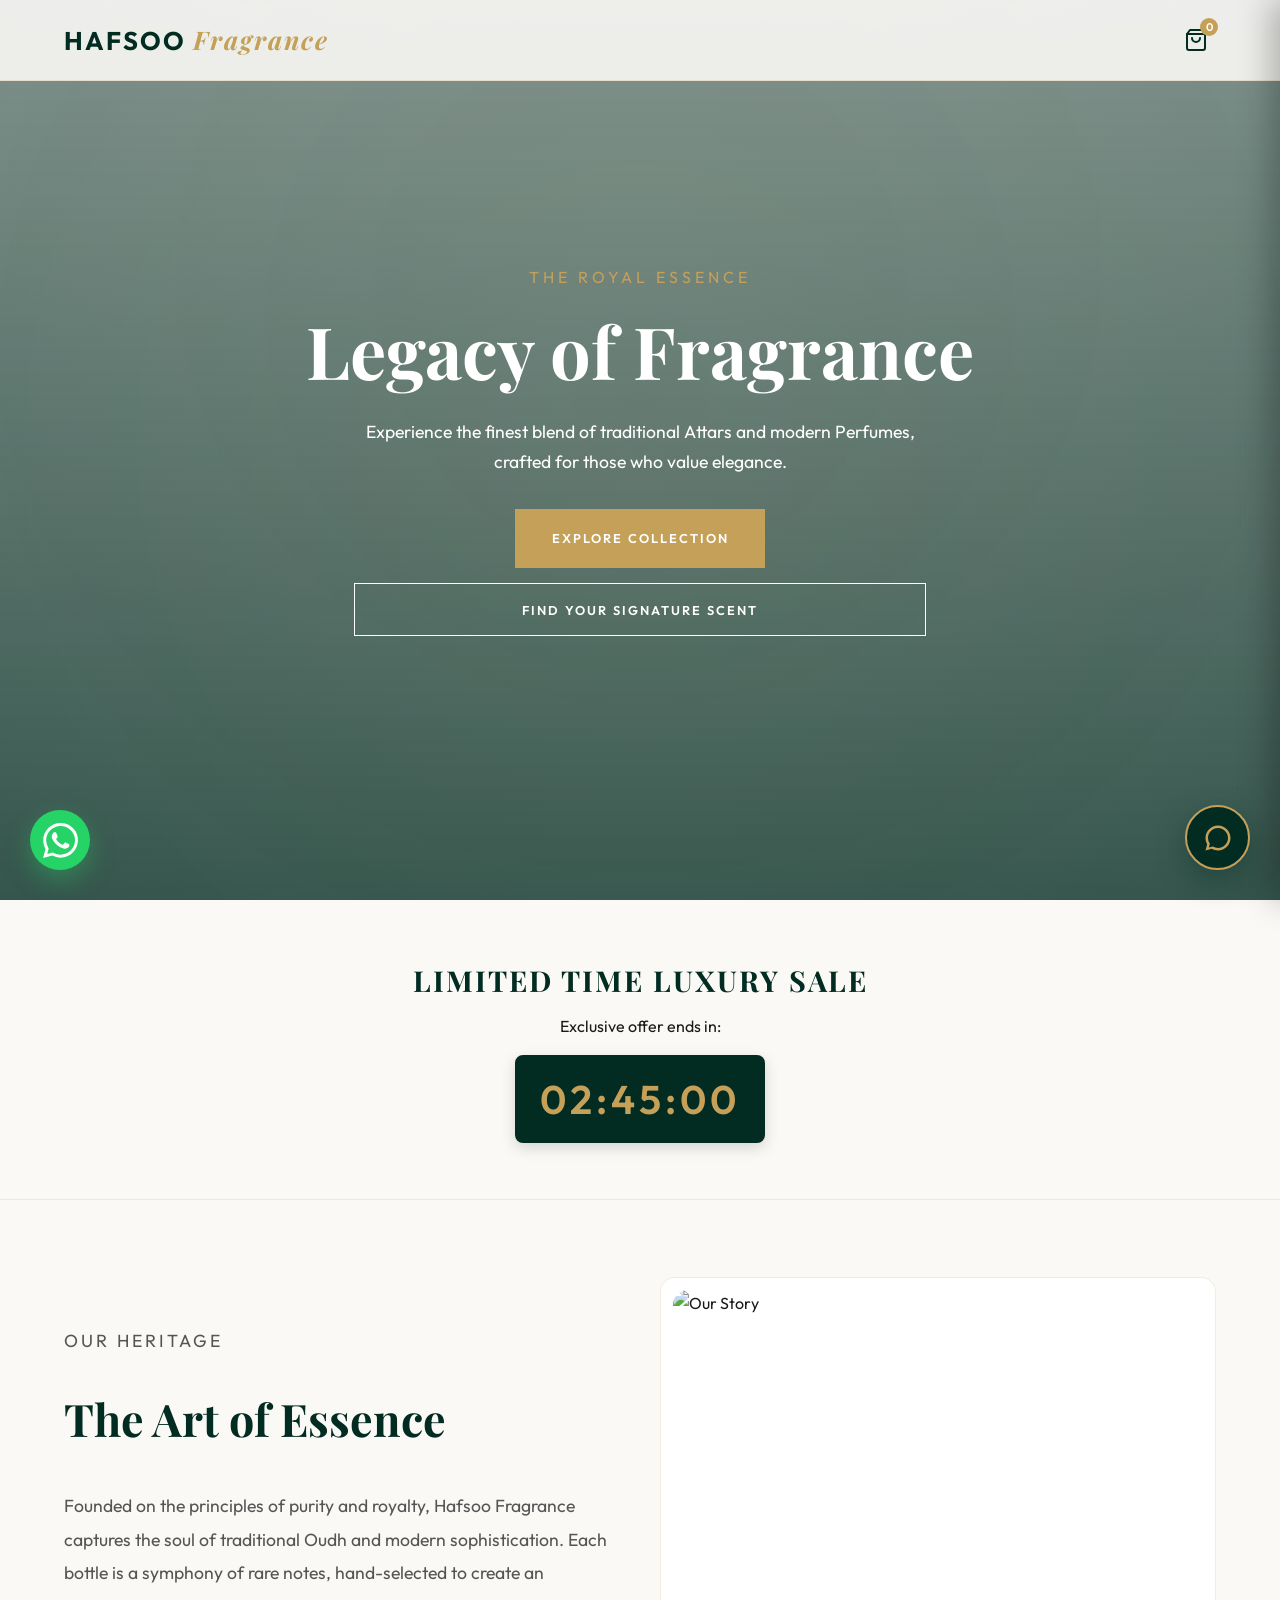
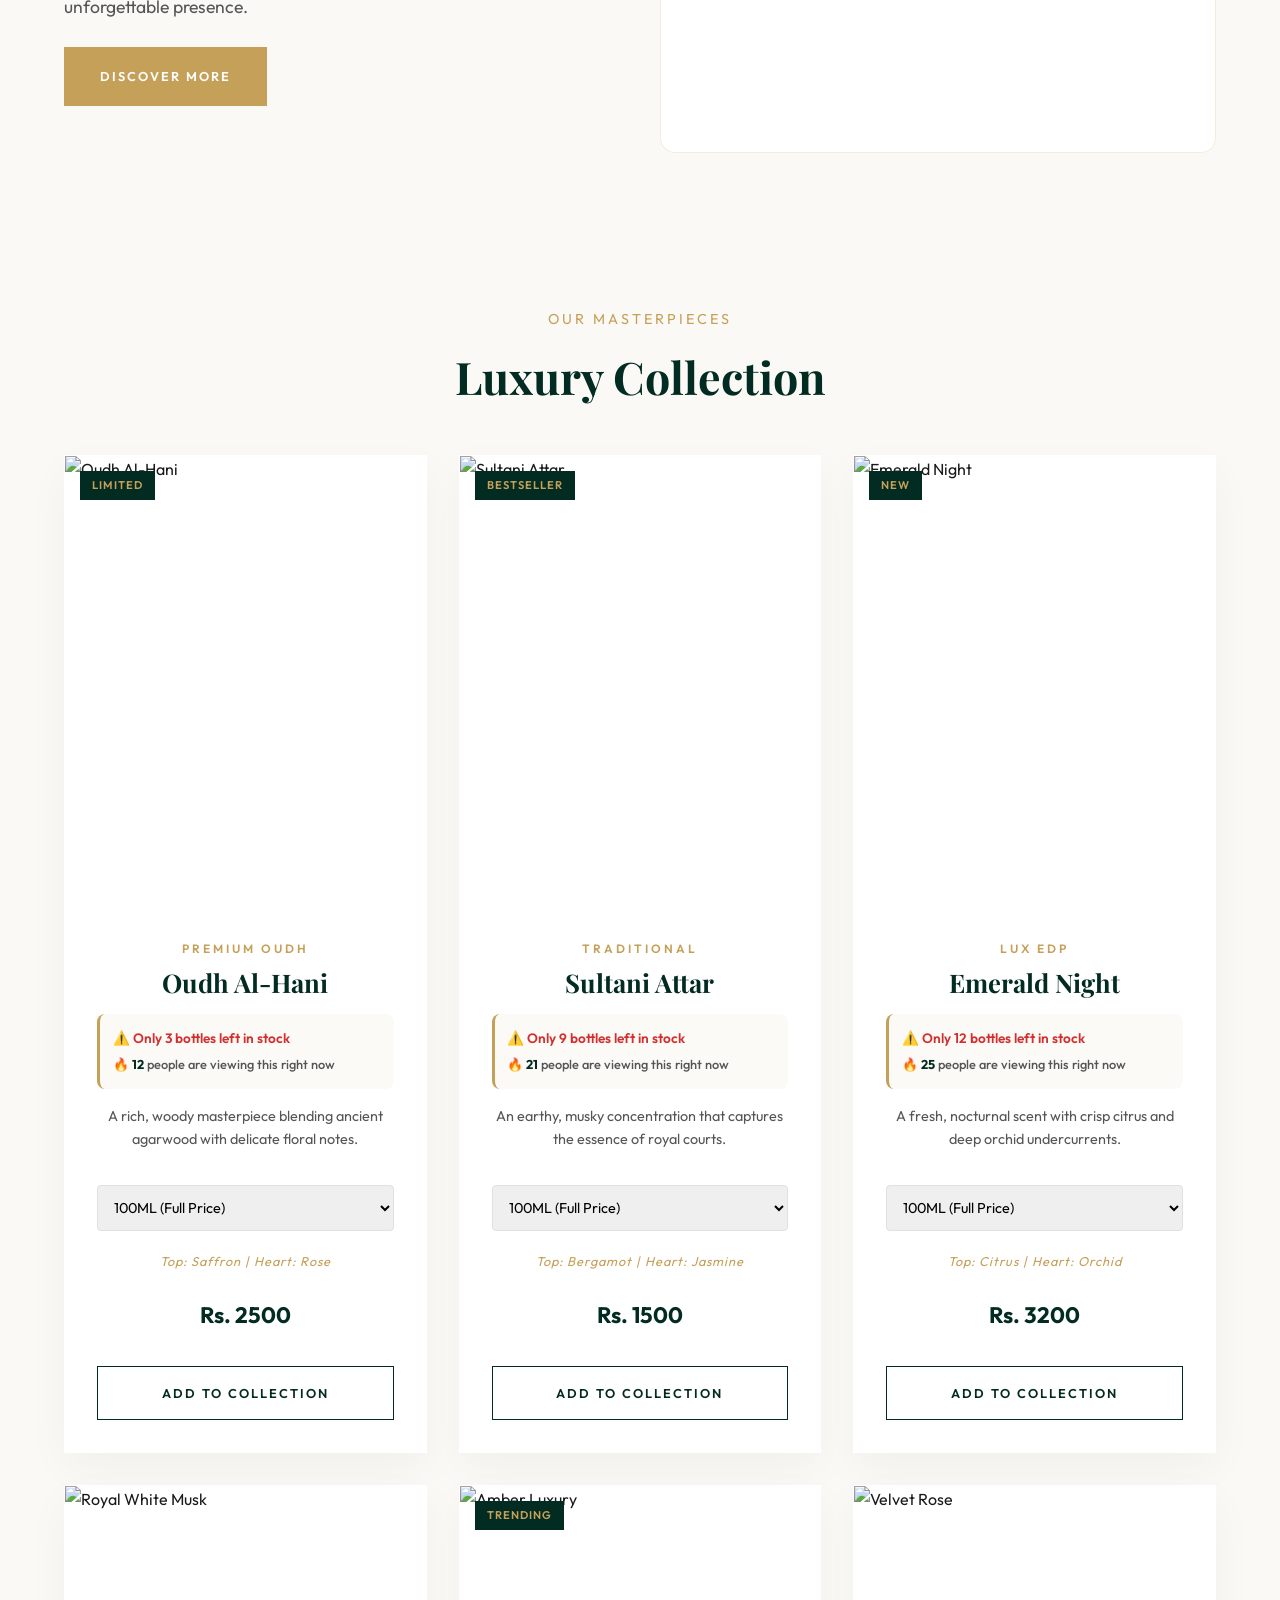
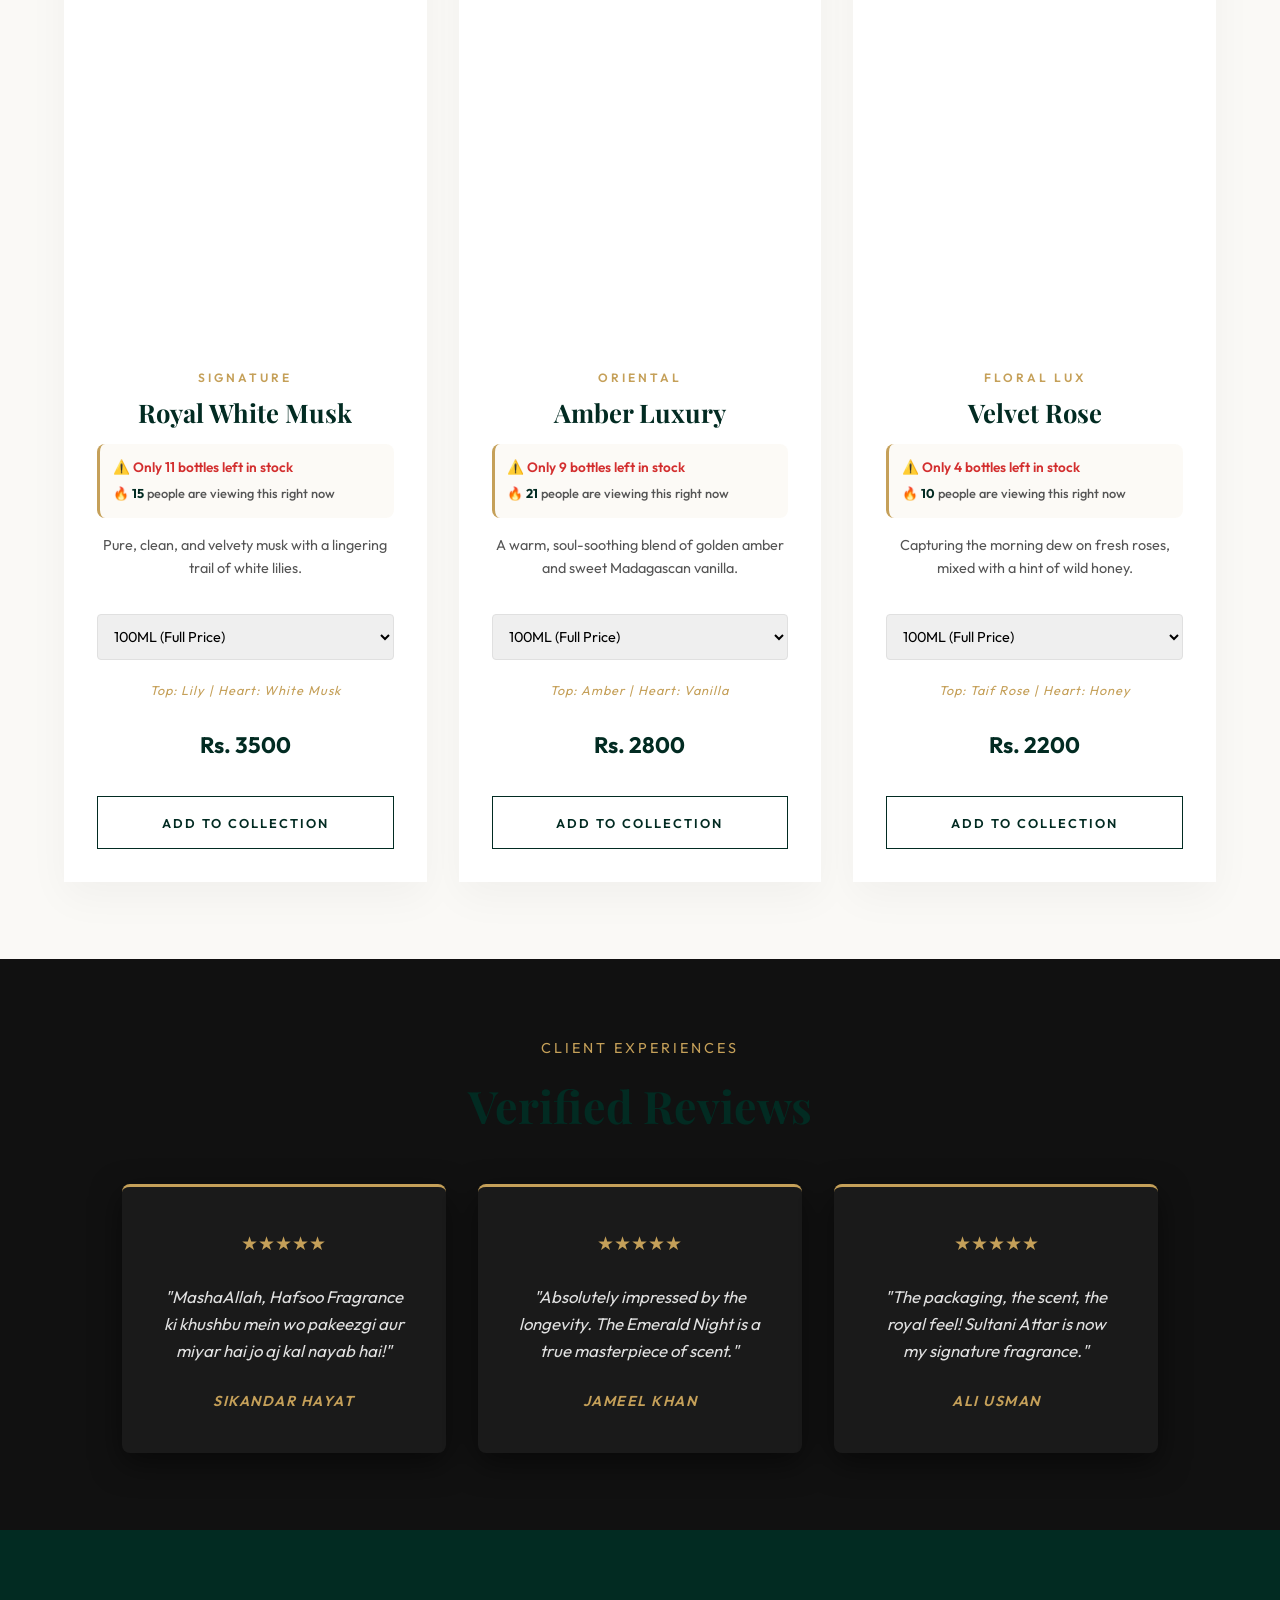
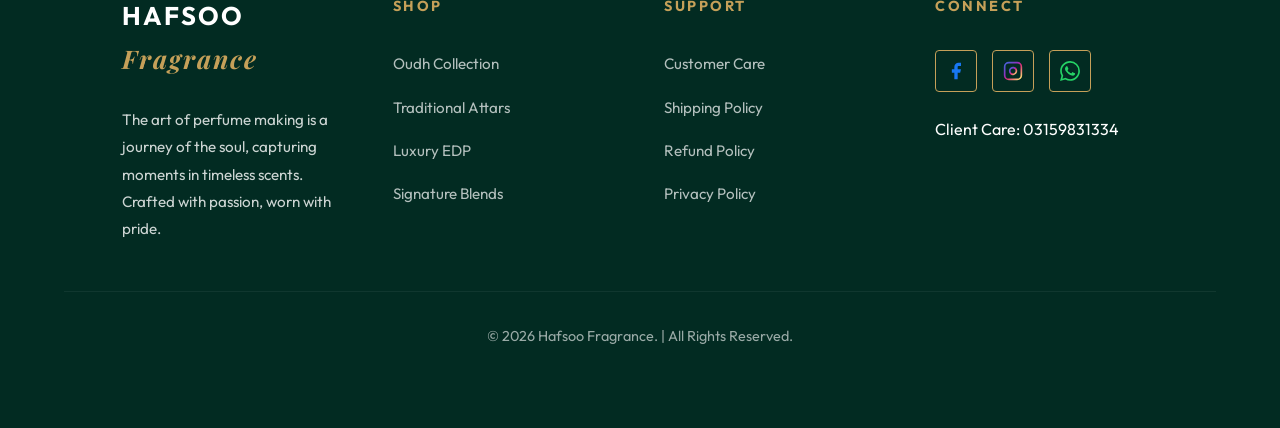
==== index.html @ 5270694b "Add files via upload" ====
<!DOCTYPE html>
<html lang="en">

<head>
    <meta charset="UTF-8">
    <meta name="viewport" content="width=device-width, initial-scale=1.0">
    <title>Hafsoo Fragrance | Luxury Premium Collection</title>

    <!-- Meta Tags for SEO -->
    <meta name="description"
        content="Discover the finest traditional Attars and modern Perfumes at Hafsoo Fragrance. Experience luxury with our exclusive collection.">
    <meta name="keywords" content="Fragrance, Perfume, Attar, Luxury, Oudh, Traditional Scent">

    <!-- Fonts -->
    <link rel="preconnect" href="https://fonts.googleapis.com">
    <link rel="preconnect" href="https://fonts.gstatic.com" crossorigin>
    <link
        href="https://fonts.googleapis.com/css2?family=Outfit:wght@300;400;500;600&family=Playfair+Display:ital,wght@0,400;0,600;0,700;1,400&display=swap"
        rel="stylesheet">

    <!-- Stylesheet -->
    <link rel="stylesheet" href="style.css">
</head>

<body>

    <header id="main-header">
        <div class="container">
            <nav>
                <a href="#" class="logo">Hafsoo <span>Fragrance</span></a>
                <button class="cart-btn" id="cart-btn" aria-label="View Cart">
                    <svg width="24" height="24" viewBox="0 0 24 24" fill="none" stroke="currentColor" stroke-width="2"
                        stroke-linecap="round" stroke-linejoin="round">
                        <path d="M6 2L3 6v14a2 2 0 0 0 2 2h14a2 2 0 0 0 2-2V6l-3-4z"></path>
                        <line x1="3" y1="6" x2="21" y2="6"></line>
                        <path d="M16 10a4 4 0 0 1-8 0"></path>
                    </svg>
                    <span class="cart-count">0</span>
                </button>
            </nav>
        </div>
    </header>

    <main id="main-content">
        <!-- Hero Section -->
        <section class="hero" id="hero">
            <div class="hero-subtitle">The Royal Essence</div>
            <h1>Legacy of Fragrance</h1>
            <p>Experience the finest blend of traditional Attars and modern Perfumes, crafted for those who value
                elegance.</p>
            <div class="hero-btns" style="display: flex; gap: 15px; flex-wrap: wrap; justify-content: center;">
                <a href="#products" class="btn btn-primary">Explore Collection</a>
                <button class="btn btn-outline" id="open-quiz-btn"
                    style="color: var(--white); border-color: var(--white);">Find Your Signature Scent</button>
            </div>
        </section>

        <!-- Offer Banner -->
        <section class="offer-banner reveal reveal-up" aria-labelledby="sale-heading">
            <h3 id="sale-heading">Limited Time Luxury Sale</h3>
            <p>Exclusive offer ends in:</p>
            <time class="timer" id="countdown">02:45:00</time>
        </section>

        <!-- Our Story (About) Section -->
        <section id="about" class="about-section container">
            <div class="about-grid">
                <div class="about-content reveal reveal-left">
                    <div class="section-title" style="text-align: left; margin-bottom: 2rem;">
                        <p>Our Heritage</p>
                        <h2>The Art of Essence</h2>
                    </div>
                    <p>
                        Founded on the principles of purity and royalty, Hafsoo Fragrance captures the soul of
                        traditional Oudh and modern sophistication. Each bottle is a symphony of rare notes,
                        hand-selected to create an unforgettable presence.
                    </p>
                    <a href="#products" class="btn btn-primary">Discover More</a>
                </div>
                <div class="about-image-wrapper reveal reveal-right">
                    <img src="images/hero.png" alt="Our Story" class="about-image">
                </div>
            </div>
        </section>

        <!-- Products Section -->
        <section id="products" class="products-section">
            <div class="section-title">
                <p>Our Masterpieces</p>
                <h2>Luxury Collection</h2>
            </div>
            <div class="product-grid" id="product-grid">
                <!-- Products dynamically injected by script.js -->
            </div>
        </section>

        <!-- Testimonials Section -->
        <section class="testimonials-section">
            <div class="reveal reveal-up section-title">
                <p>Client Experiences</p>
                <h2>Verified Reviews</h2>
            </div>
            <div class="container">
                <div class="testimonials-grid">
                    <article class="testimo-card reveal reveal-up">
                        <div class="stars" aria-label="5 stars">★★★★★</div>
                        <blockquote class="testimo-text">"MashaAllah, Hafsoo Fragrance ki khushbu mein wo pakeezgi aur
                            miyar hai
                            jo aj kal nayab hai!"</blockquote>
                        <cite class="testimo-author">Sikandar Hayat</cite>
                    </article>
                    <article class="testimo-card reveal reveal-up">
                        <div class="stars" aria-label="5 stars">★★★★★</div>
                        <blockquote class="testimo-text">"Absolutely impressed by the longevity. The Emerald Night is a
                            true
                            masterpiece of scent."</blockquote>
                        <cite class="testimo-author">Jameel Khan</cite>
                    </article>
                    <article class="testimo-card reveal reveal-up">
                        <div class="stars" aria-label="5 stars">★★★★★</div>
                        <blockquote class="testimo-text">"The packaging, the scent, the royal feel! Sultani Attar is now
                            my
                            signature fragrance."</blockquote>
                        <cite class="testimo-author">Ali Usman</cite>
                    </article>
                </div>
            </div>
        </section>
    </main>

    <!-- Cart Sidebar -->
    <div class="cart-overlay" id="cart-overlay"></div>
    <aside class="cart-drawer" id="cart-drawer" role="complementary" aria-labelledby="cart-title">
        <div class="cart-header">
            <h3 id="cart-title">Your Collection</h3>
            <button class="close-btn" id="close-cart" aria-label="Close Cart">&times;</button>
        </div>
        <div class="cart-items" id="cart-items">
            <!-- Cart items injected here -->
        </div>
        <div class="cart-footer">
            <div class="cart-total">
                <span>Total:</span>
                <span id="cart-total-price">Rs. 0</span>
            </div>
            <button class="btn-checkout" id="checkout-trigger">Checkout via WhatsApp</button>
        </div>
    </aside>

    <!-- Smart Upsell Modal -->
    <div class="modal-overlay" id="upsell-modal">
        <div class="modal-content upsell-content">
            <div class="upsell-tag">Special Majid Edition Offer</div>
            <img src="" id="upsell-product-img" class="upsell-img" alt="Suggested Product">
            <h3 class="upsell-title" id="upsell-product-name">Majid Special Musk</h3>
            <div class="upsell-price" id="upsell-product-price">Rs. 1200</div>
            <div class="upsell-btns">
                <button class="btn btn-primary" id="add-upsell-btn">Add to Order</button>
                <button class="no-thanks" id="close-upsell-btn">No Thanks, continue checkout</button>
            </div>
        </div>
    </div>

    <!-- Checkout Modal -->
    <div class="modal-overlay" id="checkout-modal">
        <div class="modal-content">
            <button class="close-btn" id="close-checkout" aria-label="Close Checkout">&times;</button>
            <h2>Complete Your Order</h2>
            <form id="checkout-form">
                <div class="form-group">
                    <label for="cust-name">Full Name</label>
                    <input type="text" id="cust-name" placeholder="Enter your name" required autocomplete="name">
                </div>
                <div class="form-group">
                    <label for="cust-phone">Phone Number</label>
                    <input type="tel" id="cust-phone" placeholder="e.g. 0300 1234567" required autocomplete="tel">
                </div>
                <div class="form-group">
                    <label for="cust-address">Delivery Address</label>
                    <textarea id="cust-address" placeholder="Enter your full shipping address" required rows="3"
                        autocomplete="street-address"></textarea>
                </div>
                <button type="submit" class="btn btn-primary w-full">Confirm Order</button>
            </form>
        </div>
    </div>

    <!-- Audio for Chat Notification -->
    <audio id="chatNotificationSound" preload="auto">
        <source src="https://assets.mixkit.co/active_storage/sfx/2358/2358-preview.mp3" type="audio/mpeg">
    </audio>

    <!-- AI Chat Assistant UI -->
    <div class="ai-greeting-popup" id="aiGreetingPopup" role="status" aria-live="polite">
        <div class="typing-dots" id="greetingTyping">
            <div class="dot"></div>
            <div class="dot"></div>
            <div class="dot"></div>
        </div>
        <div id="greetingText" class="hidden">Hi 👋 Welcome to Hafsoo Fragrance! How can I help you today?</div>
    </div>

    <button class="ai-chat-toggle" id="aiChatToggle" aria-label="Open AI Assistant">
        <svg viewBox="0 0 24 24" width="30" height="30" fill="currentColor">
            <path
                d="M12 2C6.477 2 2 6.477 2 12c0 1.821.487 3.53 1.338 5L2 22l5-1.338c1.47.851 3.179 1.338 5 1.338 5.523 0 10-4.477 10-10S17.523 2 12 2zm0 18c-1.477 0-2.863-.404-4.048-1.104l-.29-.172-2.986.797.797-2.986-.172-.29A7.953 7.953 0 014 12c0-4.411 3.589-8 8-8s8 3.589 8 8-3.589 8-8 8z" />
        </svg>
    </button>

    <div class="ai-chat-window" id="aiChatWindow">
        <header class="ai-chat-header">
            <div class="brand-info">
                <span class="brand-name">Hafsoo Assistant</span>
                <span class="brand-status">Expert Fragrance Guide</span>
            </div>
            <div class="chat-actions">
                <button id="clear-chat" title="Clear Chat" aria-label="Clear Chat History">&#128465;</button>
                <button id="minimize-chat" title="Minimize" aria-label="Minimize Chat">&minus;</button>
            </div>
        </header>
        <div class="ai-chat-messages" id="aiChatMessages" role="log">
            <div class="ai-bubble">Assalam-o-Alaikum! Welcome to Hafsoo Fragrance. I am your AI guide. How can I help
                you find your signature scent today?</div>
        </div>
        <div class="ai-typing" id="aiTyping">Hafsoo is typing...</div>
        <form class="ai-chat-input-area" id="ai-chat-form">
            <input type="text" id="aiChatInput" placeholder="Ask about our perfumes..." autocomplete="off">
            <button type="submit" id="aiSendBtn" aria-label="Send Message">
                <svg viewBox="0 0 24 24" width="20" height="20" fill="currentColor">
                    <path d="M2.01 21L23 12 2.01 3 2 10l15 2-15 2z" />
                </svg>
            </button>
        </form>
    </div>

    <!-- WhatsApp Floating Action -->
    <a href="https://wa.me/923159831334?text=Assalam-o-Alaikum" class="float-wa" target="_blank"
        aria-label="Contact us on WhatsApp">
        <svg viewBox="0 0 24 24">
            <path
                d="M17.472 14.382c-.297-.149-1.758-.867-2.03-.967-.273-.099-.471-.148-.67.15-.197.297-.767.966-.94 1.164-.173.199-.347.223-.644.075-.297-.15-1.255-.463-2.39-1.475-.883-.788-1.48-1.761-1.653-2.059-.173-.297-.018-.458.13-.606.134-.133.298-.347.446-.52.149-.174.198-.298.298-.497.099-.198.05-.371-.025-.52-.075-.149-.669-1.612-.916-2.207-.242-.579-.487-.5-.669-.51a12.8 12.8 0 0 0-.57-.01c-.198 0-.52.074-.792.372-.272.297-1.04 1.016-1.04 2.479 0 1.462 1.065 2.875 1.213 3.074.149.198 2.096 3.2 5.077 4.487.709.306 1.262.489 1.694.625.712.227 1.36.195 1.871.118.571-.085 1.758-.719 2.006-1.413.248-.694.248-1.289.173-1.413-.074-.124-.272-.198-.57-.347m-5.421 7.403h-.004a9.87 9.87 0 0 1-5.031-1.378l-.361-.214-3.741.982.998-3.648-.235-.374a9.86 9.86 0 0 1-1.51-5.26c.001-5.45 4.436-9.884 9.888-9.884 2.64 0 5.122 1.03 6.988 2.898a9.825 9.825 0 0 1 2.893 6.994c-.003 5.45-4.437 9.884-9.885 9.884m8.413-18.297A11.815 11.815 0 0 0 12.05 0C5.495 0 .16 5.335.157 11.892c0 2.096.547 4.142 1.588 5.945L.057 24l6.305-1.654a11.882 11.882 0 0 0 5.683 1.448h.005c6.554 0 11.89-5.335 11.893-11.893a11.821 11.821 0 0 0-3.48-8.413Z" />
        </svg>
    </a>

    <footer>
        <div class="container footer-grid">
            <div class="footer-info">
                <div class="logo">Hafsoo <span>Fragrance</span></div>
                <p>The art of perfume making is a journey of the soul,
                    capturing moments in timeless scents. Crafted with passion, worn with pride.</p>
            </div>
            <div class="footer-links">
                <h4>Shop</h4>
                <ul>
                    <li><a href="#">Oudh Collection</a></li>
                    <li><a href="#">Traditional Attars</a></li>
                    <li><a href="#">Luxury EDP</a></li>
                    <li><a href="#">Signature Blends</a></li>
                </ul>
            </div>
            <div class="footer-links">
                <h4>Support</h4>
                <ul>
                    <li><a href="#">Customer Care</a></li>
                    <li><a href="#">Shipping Policy</a></li>
                    <li><a href="#">Refund Policy</a></li>
                    <li><a href="#">Privacy Policy</a></li>
                </ul>
            </div>
            <div class="footer-links footer-contact">
                <h4>Connect</h4>
                <div class="social-icons">
                    <!-- Hidden SVG for Instagram Gradient Definition -->
                    <svg style="width:0; height:0; position:absolute;" aria-hidden="true" focusable="false">
                        <linearGradient id="insta-gradient" x1="100%" y1="100%" x2="0%" y2="0%">
                            <stop offset="0%" stop-color="#FEDA75" />
                            <stop offset="5%" stop-color="#FEDA75" />
                            <stop offset="45%" stop-color="#D62976" />
                            <stop offset="60%" stop-color="#962FBF" />
                            <stop offset="90%" stop-color="#4F5BD5" />
                        </linearGradient>
                    </svg>

                    <a href="https://facebook.com/abbassrsp" target="_blank" class="social-link facebook"
                        aria-label="Follow us on Facebook">
                        <svg viewBox="0 0 24 24" width="20" height="20" fill="currentColor">
                            <path d="M18 2h-3a5 5 0 0 0-5 5v3H7v4h3v8h4v-8h3l1-4h-4V7a1 1 0 0 1 1-1h3z"></path>
                        </svg>
                    </a>
                    <a href="https://instagram.com/abbasiba313" target="_blank" class="social-link instagram"
                        aria-label="Follow us on Instagram">
                        <svg viewBox="0 0 24 24" width="20" height="20" fill="none" stroke="url(#insta-gradient)"
                            stroke-width="2" stroke-linecap="round" stroke-linejoin="round">
                            <rect x="2" y="2" width="20" height="20" rx="5" ry="5"></rect>
                            <path d="M16 11.37A4 4 0 1 1 12.63 8 4 4 0 0 1 16 11.37z"></path>
                            <line x1="17.5" y1="6.5" x2="17.51" y2="6.5"></line>
                        </svg>
                    </a>
                    <a href="https://wa.me/92315983133" target="_blank" class="social-link whatsapp"
                        aria-label="Chat with us on WhatsApp">
                        <svg viewBox="0 0 24 24" width="20" height="20" fill="currentColor">
                            <path
                                d="M17.472 14.382c-.297-.149-1.758-.867-2.03-.967-.273-.099-.471-.148-.67.15-.197.297-.767.966-.94 1.164-.173.199-.347.223-.644.075-.297-.15-1.255-.463-2.39-1.475-.883-.788-1.48-1.761-1.653-2.059-.173-.297-.018-.458.13-.606.134-.133.298-.347.446-.52.149-.174.198-.298.298-.497.099-.198.05-.371-.025-.52-.075-.149-.669-1.612-.916-2.207-.242-.579-.487-.5-.669-.51a12.8 12.8 0 0 0-.57-.01c-.198 0-.52.074-.792.372-.272.297-1.04 1.016-1.04 2.479 0 1.462 1.065 2.875 1.213 3.074.149.198 2.096 3.2 5.077 4.487.709.306 1.262.489 1.694.625.712.227 1.36.195 1.871.118.571-.085 1.758-.719 2.006-1.413.248-.694.248-1.289.173-1.413-.074-.124-.272-.198-.57-.347m-5.421 7.403h-.004a9.87 9.87 0 0 1-5.031-1.378l-.361-.214-3.741.982.998-3.648-.235-.374a9.86 9.86 0 0 1-1.51-5.26c.001-5.45 4.436-9.884 9.888-9.884 2.64 0 5.122 1.03 6.988 2.898a9.825 9.825 0 0 1 2.893 6.994c-.003 5.45-4.437 9.884-9.885 9.884m8.413-18.297A11.815 11.815 0 0 0 12.05 0C5.495 0 .16 5.335.157 11.892c0 2.096.547 4.142 1.588 5.945L.057 24l6.305-1.654a11.882 11.882 0 0 0 5.683 1.448h.005c6.554 0 11.89-5.335 11.893-11.893a11.821 11.821 0 0 0-3.48-8.413Z">
                            </path>
                        </svg>
                    </a>
                </div>
                <p>Client Care: 03159831334</p>
            </div>
        </div>
        <div class="copyright">
            <div class="container">
                &copy; 2026 Hafsoo Fragrance. | All Rights Reserved.
            </div>
        </div>
    </footer>

    <!-- Fragrance Finder Quiz Modal -->
    <div class="modal-overlay" id="quiz-modal">
        <div class="modal-content quiz-modal-content">
            <button class="close-btn" id="close-quiz" aria-label="Close Quiz">&times;</button>

            <div id="quiz-step-container">
                <!-- Step 1: Occasion -->
                <div class="quiz-step active" data-step="1">
                    <div class="quiz-progress">Step 1 of 3</div>
                    <h2 class="quiz-question">What occasion are you buying perfume for?</h2>
                    <div class="quiz-options">
                        <button class="quiz-opt" data-answer="Daily">Daily Wear</button>
                        <button class="quiz-opt" data-answer="Office">Office/Professional</button>
                        <button class="quiz-opt" data-answer="Date">Date Night</button>
                        <button class="quiz-opt" data-answer="Wedding">Wedding/Special Event</button>
                    </div>
                </div>

                <!-- Step 2: Type -->
                <div class="quiz-step" data-step="2">
                    <div class="quiz-progress">Step 2 of 3</div>
                    <h2 class="quiz-question">What fragrance type do you prefer?</h2>
                    <div class="quiz-options">
                        <button class="quiz-opt" data-answer="Sweet">Sweet & Floral</button>
                        <button class="quiz-opt" data-answer="Woody">Woody & Earthy</button>
                        <button class="quiz-opt" data-answer="Fresh">Fresh & Citrus</button>
                        <button class="quiz-opt" data-answer="Strong">Strong Oud / Oriental</button>
                    </div>
                </div>

                <!-- Step 3: Intensity -->
                <div class="quiz-step" data-step="3">
                    <div class="quiz-progress">Step 3 of 3</div>
                    <h2 class="quiz-question">What intensity do you prefer?</h2>
                    <div class="quiz-options">
                        <button class="quiz-opt" data-answer="Light">Light & Subtle</button>
                        <button class="quiz-opt" data-answer="Medium">Medium Projection</button>
                        <button class="quiz-opt" data-answer="Strong">Long-lasting & Strong</button>
                    </div>
                </div>

                <!-- Result Step -->
                <div class="quiz-step" id="quiz-result-step">
                    <h2 class="quiz-question" style="margin-bottom: 10px;">Your Signature Scent Found</h2>
                    <p style="color: var(--accent-gold); font-weight: 500; margin-bottom: 25px;">Based on your choices,
                        we recommend:</p>

                    <div id="quiz-result-content">
                        <!-- Recommended product details will be injected here -->
                    </div>
                </div>
            </div>
        </div>
    </div>

    <!-- Social Proof Notification Container -->
    <div id="social-proof-container"></div>

    <!-- Final Scripts -->
    <script src="script.js" defer></script>
</body>

</html>
---- style.css ----
/* 
    Hafsoo Fragrance - Global Design System
    A luxury, Arabic-inspired premium aesthetic.
*/

:root {
    /* Colors */
    --primary-dark: #022b22;
    --primary-light: #034d3d;
    --accent-gold: #C5A059;
    --accent-gold-pale: rgba(197, 160, 89, 0.2);
    --bg-cream: #FAF9F6;
    --text-main: #1a1a1a;
    --text-muted: #555555;
    --white: #ffffff;
    --black: #111111;
    --whatsapp-green: #25D366;

    /* Spacing & Borders */
    --section-padding: clamp(2rem, 6vw, 5rem);
    /* Optimized vertical spacing (32px - 80px) */
    --container-width: 1400px;
    --radius-sm: 4px;
    --radius-md: 8px;
    --radius-lg: 15px;

    /* Shadows & Transitions */
    --shadow-soft: 0 15px 40px rgba(0, 0, 0, 0.04);
    --shadow-hover: 0 30px 60px rgba(2, 43, 34, 0.12);
    --transition-fast: 0.3s cubic-bezier(0.4, 0, 0.2, 1);
    --transition-base: 0.5s cubic-bezier(0.4, 0, 0.2, 1);
    --transition-slow: 1.2s cubic-bezier(0.4, 0, 0.2, 1);

    /* Fonts */
    --font-heading: 'Playfair Display', serif;
    --font-body: 'Outfit', sans-serif;
}

/* Base Reset */
* {
    margin: 0;
    padding: 0;
    box-sizing: border-box;
}

html {
    scroll-behavior: smooth;
    font-size: 16px;
}

body {
    background-color: var(--bg-cream);
    color: var(--text-main);
    font-family: var(--font-body);
    overflow-x: hidden;
    line-height: 1.7;
    -webkit-font-smoothing: antialiased;
}

h1,
h2,
h3,
.serif-font {
    font-family: var(--font-heading);
}

img {
    max-width: 100%;
    display: block;
}

ul {
    list-style: none;
}

a {
    text-decoration: none;
    color: inherit;
    transition: var(--transition-fast);
}

button {
    cursor: pointer;
    font-family: inherit;
    border: none;
    background: none;
}

.hidden {
    display: none !important;
}

/* Utility */
.w-full {
    width: 100%;
}

/* Layout */
.container {
    max-width: var(--container-width);
    margin: 0 auto;
    padding: 0 5%;
}

/* Header & Navigation */
header#main-header {
    background: rgba(250, 249, 246, 0.9);
    backdrop-filter: blur(10px);
    position: fixed;
    width: 100%;
    top: 0;
    z-index: 1000;
    border-bottom: 1px solid var(--accent-gold-pale);
}

nav {
    height: 80px;
    display: flex;
    justify-content: space-between;
    align-items: center;
}

.logo {
    font-size: 1.6rem;
    font-weight: 700;
    color: var(--primary-dark);
    letter-spacing: 2px;
    text-transform: uppercase;
}

.logo span {
    color: var(--accent-gold);
    font-family: var(--font-heading);
    font-style: italic;
    text-transform: capitalize;
}

.cart-btn {
    position: relative;
    color: var(--primary-dark);
    padding: 8px;
    display: flex;
    align-items: center;
    transition: var(--transition-fast);
}

.cart-btn:hover {
    transform: scale(1.1);
    color: var(--accent-gold);
}

.cart-count {
    position: absolute;
    top: -2px;
    right: -2px;
    background: var(--accent-gold);
    color: var(--white);
    font-size: 0.7rem;
    min-width: 18px;
    height: 18px;
    padding: 2px;
    border-radius: 50%;
    display: flex;
    justify-content: center;
    align-items: center;
    font-weight: 600;
}

/* Hero Section */
.hero {
    height: 100vh;
    min-height: 600px;
    background: linear-gradient(to bottom, rgba(2, 43, 34, 0.5), rgba(2, 43, 34, 0.8)),
        url("images/hero.png") center/cover no-repeat;
    display: flex;
    flex-direction: column;
    justify-content: center;
    align-items: center;
    text-align: center;
    color: var(--white);
    padding: 0 5%;
    position: relative;
    overflow: hidden;
    animation: heroZoom var(--transition-slow) forwards;
}

@keyframes heroZoom {
    0% {
        transform: scale(1.05);
    }

    100% {
        transform: scale(1);
    }
}

/* Floating Mist Animation */
.hero::before,
.hero::after {
    content: '';
    position: absolute;
    width: 200%;
    height: 200%;
    top: -50%;
    left: -50%;
    background: radial-gradient(circle, rgba(197, 160, 89, 0.05) 0%, transparent 60%);
    pointer-events: none;
    z-index: 1;
    animation: mistFloat 20s infinite linear;
}

.hero::after {
    background: radial-gradient(circle, rgba(255, 255, 255, 0.03) 0%, transparent 50%);
    animation-duration: 35s;
    animation-delay: -10s;
}

@keyframes mistFloat {
    0% {
        transform: translate(0, 0) rotate(0deg);
    }

    50% {
        transform: translate(50px, 30px) rotate(5deg);
    }

    100% {
        transform: translate(0, 0) rotate(0deg);
    }
}

.hero>* {
    position: relative;
    z-index: 2;
}

.hero-subtitle {
    font-size: 1rem;
    text-transform: uppercase;
    letter-spacing: 4px;
    color: var(--accent-gold);
    margin-bottom: 1rem;
    animation: fadeInUp 0.8s ease forwards;
}

.hero h1 {
    font-size: clamp(2.5rem, 8vw, 4.5rem);
    margin-bottom: 1.5rem;
    line-height: 1.2;
    animation: fadeInUp 1s ease forwards;
}

.hero p {
    font-size: 1.1rem;
    max-width: 600px;
    margin-bottom: 2rem;
    /* Reduced from 3rem for tighter rhythm */
    opacity: 0.9;
    animation: fadeInUp 1.2s ease forwards;
}

@keyframes fadeInUp {
    from {
        opacity: 0;
        transform: translateY(30px);
    }

    to {
        opacity: 1;
        transform: translateY(0);
    }
}

/* Intersection Reveal System */
.reveal {
    opacity: 0;
    transition: opacity 0.8s ease, transform 0.8s cubic-bezier(0.165, 0.84, 0.44, 1);
}

.reveal-left {
    transform: translateX(-40px);
}

.reveal-right {
    transform: translateX(40px);
}

.reveal-up {
    transform: translateY(30px);
}

.reveal.is-visible {
    opacity: 1;
    transform: translate(0, 0);
}

@keyframes slideInPop {
    from {
        opacity: 0;
        transform: translateY(20px) scale(0.9);
    }

    to {
        opacity: 1;
        transform: translateY(0) scale(1);
    }
}

@keyframes fadeOutDown {
    from {
        opacity: 1;
        transform: translateY(0);
    }

    to {
        opacity: 0;
        transform: translateY(20px);
    }
}

@keyframes pulseGold {}

/* Sale Banner */
.offer-banner {
    background-color: var(--bg-cream);
    text-align: center;
    padding: clamp(2rem, 5vw, 3.5rem) 5%;
    /* Specific tighter padding for timer banner */
    border-bottom: 1px solid var(--accent-gold-pale);
}

.offer-banner h3 {
    color: var(--primary-dark);
    font-size: clamp(1.4rem, 4vw, 1.8rem);
    margin-bottom: 0.5rem;
    text-transform: uppercase;
    letter-spacing: 2px;
}

.timer {
    font-size: 2.5rem;
    font-weight: 600;
    color: var(--accent-gold);
    letter-spacing: 4px;
    background: var(--primary-dark);
    display: inline-block;
    padding: 10px 25px;
    border-radius: var(--radius-md);
    box-shadow: 0 5px 15px rgba(0, 0, 0, 0.15);
    margin-top: 15px;
}

/* Section Common */
section {
    padding: var(--section-padding) 5%;
}

.section-title {
    text-align: center;
    margin-bottom: 2.5rem;
    /* Reduced from 4rem for a more compact layout */
}

.section-title p {
    color: var(--accent-gold);
    text-transform: uppercase;
    letter-spacing: 3px;
    font-size: 0.9rem;
    margin-bottom: 0.5rem;
}

.section-title h2 {
    font-size: clamp(2rem, 5vw, 2.8rem);
    color: var(--primary-dark);
}

/* Product Cards */
.product-grid {
    display: grid;
    grid-template-columns: repeat(auto-fill, minmax(300px, 1fr));
    gap: 2rem;
    /* Reduced from 3rem */
    max-width: var(--container-width);
    margin: 0 auto;
}

.product-card {
    background: var(--white);
    box-shadow: var(--shadow-soft);
    transition: var(--transition-base);
    position: relative;
    display: flex;
    flex-direction: column;
    border: 1px solid transparent;
    opacity: 0;
    transform: translateY(30px);
}

.product-card.is-visible {
    opacity: 1;
    transform: translateY(0);
}

.product-card:hover {
    transform: translateY(-8px) scale(1.02);
    box-shadow: var(--shadow-hover);
    border-color: var(--accent-gold-pale);
}

.badge {
    position: absolute;
    top: 15px;
    left: 15px;
    background: var(--primary-dark);
    color: var(--accent-gold);
    font-size: 0.7rem;
    text-transform: uppercase;
    letter-spacing: 1px;
    padding: 5px 12px;
    z-index: 2;
    font-weight: 600;
}

.img-container {
    width: 100%;
    aspect-ratio: 4/5;
    overflow: hidden;
}

.product-image {
    width: 100%;
    height: 100%;
    object-fit: cover;
    transition: transform var(--transition-slow);
}

.product-card:hover .product-image {
    transform: scale(1.08);
}

.product-info {
    padding: 2rem;
    text-align: center;
    flex: 1;
    display: flex;
    flex-direction: column;
    justify-content: space-between;
}

.product-category {
    font-size: 0.75rem;
    color: var(--accent-gold);
    text-transform: uppercase;
    letter-spacing: 3px;
    font-weight: 600;
    margin-bottom: 0.5rem;
    display: block;
}

.product-title {
    font-size: 1.6rem;
    margin: 0.5rem 0 1rem;
    color: var(--primary-dark);
    line-height: 1.2;
}

.product-short-desc {
    font-size: 0.9rem;
    color: var(--text-muted);
    margin-bottom: 1.5rem;
    line-height: 1.6;
}

.size-select {
    margin: 10px 0 20px;
    padding: 12px;
    width: 100%;
    border: 1px solid #e0e0e0;
    border-radius: var(--radius-sm);
    font-family: var(--font-body);
    outline-color: var(--accent-gold);
    cursor: pointer;
    font-size: 0.9rem;
    transition: var(--transition-fast);
}

.size-select:hover {
    border-color: var(--accent-gold);
}

.fragrance-notes {
    font-size: 0.8rem;
    color: var(--accent-gold);
    margin-bottom: 1.5rem;
    font-style: italic;
    letter-spacing: 1px;
}

.product-price {
    font-size: 1.4rem;
    font-weight: 700;
    color: var(--primary-dark);
    margin-bottom: 2rem;
}

/* Buttons */
.btn {
    display: inline-block;
    padding: 1.1rem 2.2rem;
    text-transform: uppercase;
    letter-spacing: 2px;
    font-size: 0.8rem;
    font-weight: 600;
    transition: var(--transition-base);
    border: 1px solid transparent;
}

.btn-primary {
    background: var(--accent-gold);
    color: var(--white);
    border-color: var(--accent-gold);
}

.btn-primary:hover {
    background: transparent;
    color: var(--accent-gold);
    transform: translateY(-3px);
    box-shadow: 0 10px 20px rgba(197, 160, 89, 0.2);
}

.btn-outline {
    background: transparent;
    color: var(--primary-dark);
    border-color: var(--primary-dark);
    width: 100%;
}

.btn-outline:hover {
    background: var(--primary-dark);
    color: var(--accent-gold);
    transform: translateY(-2px);
}

/* About Section */
.about-section {
    padding: var(--section-padding) 5%;
}

.about-grid {
    display: grid;
    grid-template-columns: repeat(auto-fit, minmax(300px, 1fr));
    gap: 40px;
    /* Reduced from 60px */
    align-items: center;
}

.about-content p {
    font-size: 1.1rem;
    line-height: 1.9;
    color: var(--text-muted);
    margin-bottom: 1.5rem;
    /* Reduced from 2.5rem */
}

.about-image-wrapper {
    border: 1px solid var(--accent-gold-pale);
    padding: 12px;
    border-radius: var(--radius-lg);
    background: var(--white);
}

.about-image {
    border-radius: var(--radius-lg);
    width: 100%;
    height: 450px;
    object-fit: cover;
    display: block;
}

/* Testimonials */
.testimonials-section {
    background: var(--black);
    color: var(--white);
}

.testimonials-grid {
    display: grid;
    grid-template-columns: repeat(auto-fit, minmax(300px, 1fr));
    gap: 2rem;
    max-width: 1200px;
    margin: 0 auto;
}

.testimo-card {
    background: #1a1a1a;
    padding: 2.5rem;
    border-top: 3px solid var(--accent-gold);
    box-shadow: 0 10px 30px rgba(0, 0, 0, 0.5);
    text-align: center;
    border-radius: var(--radius-md);
    transition: var(--transition-base);
}

.testimo-card:hover {
    transform: translateY(-5px);
}

.stars {
    color: var(--accent-gold);
    margin-bottom: 1.5rem;
    font-size: 1.2rem;
}

.testimo-text {
    font-style: italic;
    color: #e0e0e0;
    margin-bottom: 1.5rem;
    font-size: 1.05rem;
    line-height: 1.6;
}

.testimo-author {
    display: block;
    font-weight: 600;
    color: var(--accent-gold);
    text-transform: uppercase;
    font-size: 0.9rem;
    letter-spacing: 1.5px;
}

/* Cart & Modals Overlay */
.cart-overlay,
.modal-overlay {
    position: fixed;
    inset: 0;
    background: rgba(2, 43, 34, 0.75);
    backdrop-filter: blur(8px);
    display: none;
    z-index: 2000;
    animation: fadeIn 0.3s ease;
}

@keyframes fadeIn {
    from {
        opacity: 0;
    }

    to {
        opacity: 1;
    }
}

/* Cart Drawer */
.cart-drawer {
    position: fixed;
    top: 0;
    right: -450px;
    width: 100%;
    max-width: 450px;
    height: 100%;
    background: var(--bg-cream);
    z-index: 2001;
    transition: var(--transition-base);
    display: flex;
    flex-direction: column;
    box-shadow: -10px 0 30px rgba(0, 0, 0, 0.25);
}

.cart-drawer.active {
    right: 0;
}

.cart-header {
    padding: 2rem;
    border-bottom: 1px solid rgba(0, 0, 0, 0.05);
    display: flex;
    justify-content: space-between;
    align-items: center;
}

.close-btn {
    font-size: 2.2rem;
    line-height: 1;
    color: var(--text-muted);
}

.cart-items {
    flex: 1;
    overflow-y: auto;
    padding: 2rem;
}

.cart-item {
    display: grid;
    grid-template-columns: 80px 1fr 30px;
    gap: 15px;
    margin-bottom: 25px;
    align-items: center;
}

.cart-item-img {
    width: 80px;
    height: 80px;
    object-fit: cover;
    border-radius: var(--radius-sm);
}

.cart-item-info h4 {
    font-size: 1rem;
    margin-bottom: 4px;
}

.cart-item-info p {
    font-size: 0.9rem;
    color: var(--accent-gold);
    font-weight: 700;
}

.qty-controls {
    display: flex;
    align-items: center;
    gap: 12px;
    margin-top: 10px;
    border: 1px solid #e0e0e0;
    padding: 4px 10px;
    width: fit-content;
    border-radius: var(--radius-sm);
}

.remove-item {
    font-size: 1.5rem;
    color: #ccc;
    transition: var(--transition-fast);
}

.remove-item:hover {
    color: #ff5c5c;
}

.cart-footer {
    padding: 2rem;
    background: var(--white);
    border-top: 1px solid rgba(0, 0, 0, 0.05);
}

.cart-total {
    display: flex;
    justify-content: space-between;
    font-size: 1.3rem;
    margin-bottom: 1.5rem;
    font-weight: 700;
    color: var(--primary-dark);
}

.btn-checkout {
    width: 100%;
    padding: 1.25rem;
    background: var(--primary-dark);
    color: var(--accent-gold);
    font-size: 0.9rem;
    font-weight: 600;
    letter-spacing: 2px;
    text-transform: uppercase;
    transition: var(--transition-base);
}

.btn-checkout:hover {
    background: var(--primary-light);
}

/* Modals */
.modal-overlay {
    display: none;
    justify-content: center;
    align-items: center;
    z-index: 3000;
    padding: 20px;
}

.modal-content {
    background: var(--white);
    padding: 3rem;
    border-radius: var(--radius-lg);
    max-width: 500px;
    width: 100%;
    position: relative;
    box-shadow: 0 40px 100px rgba(0, 0, 0, 0.3);
    border: 1px solid var(--accent-gold-pale);
    animation: slideUp 0.4s ease;
}

@keyframes slideUp {
    from {
        transform: translateY(50px);
        opacity: 0;
    }

    to {
        transform: translateY(0);
        opacity: 1;
    }
}

.modal-content .close-btn {
    position: absolute;
    top: 20px;
    right: 25px;
}

.modal-content h2 {
    margin-bottom: 2rem;
    text-align: center;
    color: var(--primary-dark);
}

.form-group {
    margin-bottom: 1.5rem;
}

.form-group label {
    display: block;
    margin-bottom: 0.5rem;
    font-weight: 500;
    font-size: 0.9rem;
    color: var(--text-muted);
}

.form-group input,
.form-group textarea {
    width: 100%;
    padding: 0.9rem 1rem;
    border: 1px solid #ddd;
    border-radius: var(--radius-sm);
    font-family: var(--font-body);
    font-size: 1rem;
    transition: var(--transition-fast);
}

.form-group input:focus,
.form-group textarea:focus {
    border-color: var(--accent-gold);
    outline: none;
    box-shadow: 0 0 0 4px var(--accent-gold-pale);
}

/* Smart Upsell Modal Specifics */
.upsell-content {
    max-width: 450px;
    text-align: center;
    background: var(--bg-cream);
}

.upsell-tag {
    background: var(--accent-gold);
    color: var(--white);
    padding: 6px 18px;
    font-size: 0.75rem;
    text-transform: uppercase;
    letter-spacing: 2px;
    font-weight: 700;
    display: inline-block;
    margin-bottom: 1.5rem;
    border-radius: 50px;
}

.upsell-img {
    width: 200px;
    height: 200px;
    object-fit: contain;
    margin: 0 auto 1.5rem;
    mix-blend-mode: multiply;
}

.upsell-title {
    font-size: 1.8rem;
    color: var(--primary-dark);
    margin-bottom: 0.5rem;
}

.upsell-price {
    font-size: 1.4rem;
    color: var(--accent-gold);
    font-weight: 700;
    margin-bottom: 2rem;
}

.upsell-btns {
    display: grid;
    grid-template-columns: 1fr;
    gap: 12px;
}

.no-thanks {
    font-size: 0.85rem;
    color: var(--text-muted);
    text-decoration: underline;
    margin-top: 10px;
}

/* Fragrance Quiz Styling */
.quiz-modal-content {
    max-width: 600px;
    text-align: center;
    min-height: 450px;
    display: flex;
    flex-direction: column;
    justify-content: center;
}

.quiz-step {
    display: none;
    animation: fadeIn 0.4s ease forwards;
}

.quiz-step.active {
    display: block;
}

.quiz-progress {
    font-size: 0.8rem;
    color: var(--accent-gold);
    text-transform: uppercase;
    letter-spacing: 2px;
    margin-bottom: 1.5rem;
    font-weight: 600;
}

.quiz-question {
    font-size: 1.8rem;
    color: var(--primary-dark);
    margin-bottom: 2.5rem;
    line-height: 1.3;
}

.quiz-options {
    display: grid;
    grid-template-columns: repeat(auto-fit, minmax(200px, 1fr));
    gap: 15px;
}

.quiz-opt {
    padding: 1rem;
    border: 1px solid var(--accent-gold-pale);
    border-radius: var(--radius-md);
    background: var(--white);
    color: var(--primary-dark);
    font-size: 1rem;
    font-weight: 500;
    transition: var(--transition-fast);
}

.quiz-opt:hover {
    background: var(--primary-dark);
    color: var(--accent-gold);
    border-color: var(--primary-dark);
    transform: translateY(-2px);
    box-shadow: 0 5px 15px rgba(0, 0, 0, 0.05);
}

.quiz-result-card {
    display: flex;
    flex-direction: column;
    align-items: center;
    gap: 20px;
    animation: slideUp 0.6s ease forwards;
}

.quiz-result-img {
    width: 150px;
    height: 150px;
    object-fit: contain;
    mix-blend-mode: multiply;
}

.quiz-result-title {
    font-size: 1.5rem;
    color: var(--primary-dark);
    margin: 0;
}

.quiz-result-desc {
    font-size: 0.95rem;
    color: var(--text-muted);
    max-width: 400px;
}

/* Urgency System Styling */
.urgency-wrap {
    margin: 1rem 0;
    padding: 0.8rem;
    background: rgba(197, 160, 89, 0.05);
    border-radius: var(--radius-md);
    border-left: 3px solid var(--accent-gold);
    animation: fadeIn 0.8s ease forwards;
}

.stock-indicator {
    font-size: 0.85rem;
    color: #d32f2f;
    /* Premium Subtle Red */
    font-weight: 600;
    margin-bottom: 4px;
    display: flex;
    align-items: center;
    gap: 6px;
}

.stock-low {
    animation: pulseSlow 2s infinite ease-in-out;
}

.viewer-counter {
    font-size: 0.8rem;
    color: var(--text-muted);
    font-weight: 500;
    display: flex;
    align-items: center;
    gap: 6px;
}

@keyframes pulseSlow {
    0% {
        opacity: 1;
        transform: scale(1);
    }

    50% {
        opacity: 0.7;
        transform: scale(0.98);
    }

    100% {
        opacity: 1;
        transform: scale(1);
    }
}

.viewer-count-num {
    color: var(--primary-dark);
    font-weight: 700;
    transition: opacity 0.3s ease;
}

.tooltip-trigger {
    position: relative;
    cursor: help;
}

.tooltip-trigger:hover::after {
    content: "High Demand Product";
    position: absolute;
    bottom: 100%;
    left: 50%;
    transform: translateX(-50%);
    background: var(--primary-dark);
    color: var(--accent-gold);
    padding: 4px 10px;
    border-radius: 4px;
    font-size: 0.7rem;
    white-space: nowrap;
    z-index: 10;
    margin-bottom: 5px;
}

/* AI Chat Assistant Styles */
.ai-chat-toggle {
    position: fixed;
    bottom: 30px;
    right: 30px;
    background: var(--primary-dark);
    color: var(--accent-gold);
    width: 65px;
    height: 65px;
    border-radius: 50%;
    display: flex;
    justify-content: center;
    align-items: center;
    box-shadow: 0 10px 30px rgba(2, 43, 34, 0.4);
    z-index: 5000;
    transition: var(--transition-base);
    border: 2px solid var(--accent-gold);
}

.ai-chat-toggle:hover {
    transform: scale(1.1);
    background: var(--primary-light);
}

.ai-chat-window {
    position: fixed;
    bottom: 110px;
    right: 30px;
    width: 380px;
    max-width: calc(100vw - 60px);
    height: 550px;
    max-height: calc(100vh - 150px);
    background: var(--bg-cream);
    border-radius: var(--radius-lg);
    box-shadow: 0 20px 50px rgba(0, 0, 0, 0.3);
    z-index: 5001;
    display: none;
    flex-direction: column;
    overflow: hidden;
    border: 1px solid var(--accent-gold-pale);
    animation: fadeInUp 0.4s ease;
}

.ai-chat-header {
    background: var(--primary-dark);
    color: var(--white);
    padding: 1.2rem;
    display: flex;
    justify-content: space-between;
    align-items: center;
    border-bottom: 2px solid var(--accent-gold);
}

.brand-info {
    display: flex;
    flex-direction: column;
}

.brand-name {
    font-weight: 700;
    font-size: 1rem;
}

.brand-status {
    font-size: 0.75rem;
    opacity: 0.8;
}

.chat-actions button {
    color: var(--white);
    font-size: 1.2rem;
    margin-left: 10px;
}

.ai-chat-messages {
    flex: 1;
    padding: 1.5rem;
    overflow-y: auto;
    display: flex;
    flex-direction: column;
    gap: 1rem;
    background: #fdfdfd;
}

.ai-bubble,
.user-bubble {
    max-width: 85%;
    padding: 12px 18px;
    border-radius: 18px;
    font-size: 0.95rem;
    line-height: 1.5;
}

.ai-bubble {
    align-self: flex-start;
    background: #f0f0f0;
    color: var(--text-main);
    border-bottom-left-radius: 2px;
}

.user-bubble {
    align-self: flex-end;
    background: var(--primary-dark);
    color: var(--white);
    border-bottom-right-radius: 2px;
    box-shadow: 0 4px 10px rgba(0, 0, 0, 0.1);
}

.ai-typing {
    font-size: 0.8rem;
    color: var(--text-muted);
    padding: 0 1.5rem 0.8rem;
    display: none;
    font-style: italic;
}

.ai-chat-input-area {
    padding: 1rem 1.5rem;
    background: var(--white);
    border-top: 1px solid #eee;
    display: flex;
    gap: 12px;
    align-items: center;
}

.ai-chat-input-area input {
    flex: 1;
    border: 1px solid #ddd;
    padding: 12px 18px;
    border-radius: 30px;
    outline: none;
    font-size: 0.95rem;
}

.ai-chat-input-area input:focus {
    border-color: var(--accent-gold);
}

.ai-chat-input-area button {
    background: var(--primary-dark);
    color: var(--accent-gold);
    width: 45px;
    height: 45px;
    border-radius: 50%;
    display: flex;
    justify-content: center;
    align-items: center;
    transition: 0.3s;
}

.ai-chat-input-area button:hover {
    background: var(--primary-light);
}

/* Greeting Popup */
.ai-greeting-popup {
    position: fixed;
    bottom: 105px;
    right: 30px;
    background: var(--primary-dark);
    color: var(--white);
    padding: 15px 22px;
    border-radius: 20px;
    border-bottom-right-radius: 4px;
    box-shadow: 0 15px 35px rgba(0, 0, 0, 0.25);
    z-index: 4999;
    font-size: 0.9rem;
    max-width: 260px;
    display: none;
    border: 1px solid var(--accent-gold);
}

.ai-greeting-popup::after {
    content: '';
    position: absolute;
    bottom: -10px;
    right: 15px;
    border-left: 10px solid transparent;
    border-right: 10px solid transparent;
    border-top: 10px solid var(--primary-dark);
}

.typing-dots {
    display: flex;
    gap: 5px;
    padding: 5px 0;
}

.dot {
    width: 7px;
    height: 7px;
    background: var(--accent-gold);
    border-radius: 50%;
    animation: dotWave 1.4s infinite;
}

.dot:nth-child(2) {
    animation-delay: 0.2s;
}

.dot:nth-child(3) {
    animation-delay: 0.4s;
}

@keyframes dotWave {

    0%,
    60%,
    100% {
        transform: translateY(0);
    }

    30% {
        transform: translateY(-5px);
    }
}

.pulse-soft {
    animation: softPulse 2s infinite;
}

@keyframes softPulse {
    0% {
        box-shadow: 0 0 0 0 rgba(197, 160, 89, 0.4);
    }

    70% {
        box-shadow: 0 0 0 15px rgba(197, 160, 89, 0);
    }

    100% {
        box-shadow: 0 0 0 0 rgba(197, 160, 89, 0);
    }
}

/* WhatsApp Floating Action */
.float-wa {
    position: fixed;
    bottom: 30px;
    left: 30px;
    background-color: var(--whatsapp-green);
    color: var(--white);
    width: 60px;
    height: 60px;
    border-radius: 50%;
    display: flex;
    justify-content: center;
    align-items: center;
    box-shadow: 0 10px 25px rgba(37, 211, 102, 0.35);
    z-index: 999;
    animation: floatBounce 3s infinite ease-in-out;
}

.float-wa:hover {
    background-color: #128C7E;
    transform: scale(1.1);
}

.float-wa svg {
    width: 35px;
    height: 35px;
    fill: currentColor;
}

@keyframes floatBounce {

    0%,
    100% {
        transform: translateY(0);
    }

    50% {
        transform: translateY(-12px);
    }
}

/* Footer */
footer {
    background: var(--primary-dark);
    color: var(--white);
    padding: 4rem 5% 3rem;
    /* Reduced from 6rem / 4rem */
}

.footer-grid {
    display: grid;
    grid-template-columns: repeat(auto-fit, minmax(220px, 1fr));
    gap: 3rem;
    text-align: left;
    margin-bottom: 3rem;
}

.footer-info .logo {
    color: var(--white);
    margin-bottom: 1.5rem;
    display: block;
}

.footer-info p {
    font-size: 0.95rem;
    opacity: 0.8;
    line-height: 1.8;
}

.footer-links h4 {
    color: var(--accent-gold);
    margin-bottom: 2rem;
    text-transform: uppercase;
    letter-spacing: 2.5px;
    font-size: 0.9rem;
}

.footer-links ul li {
    margin-bottom: 1rem;
}

.footer-links ul li a {
    font-size: 0.95rem;
    opacity: 0.7;
}

.footer-links ul li a:hover {
    opacity: 1;
    color: var(--accent-gold);
    padding-left: 5px;
}

.social-icons {
    display: flex;
    gap: 15px;
    margin-bottom: 1.5rem;
    align-items: center;
}

.social-link {
    display: flex;
    align-items: center;
    justify-content: center;
    width: 42px;
    height: 42px;
    border: 1px solid var(--accent-gold);
    border-radius: var(--radius-sm);
    color: var(--accent-gold);
    transition: all 0.3s ease;
    background: transparent;
}

.social-link:hover {
    filter: brightness(1.2);
    transform: translateY(-3px);
    box-shadow: 0 5px 15px rgba(0, 0, 0, 0.1);
}

.social-link.facebook {
    color: #1877F2;
}

.social-link.whatsapp {
    color: #25D366;
}

/* Instagram uses URL gradient defined in HTML stroke */

.social-link svg {
    transition: transform 0.3s ease, filter 0.3s ease;
}

.social-link:hover svg {
    transform: scale(1.1);
}

.copyright {
    border-top: 1px solid rgba(255, 255, 255, 0.1);
    padding: 2rem 0;
    font-size: 0.9rem;
    opacity: 0.6;
    text-align: center;
}

/* Social Proof Notifications */
#social-proof-container {
    position: fixed;
    bottom: 30px;
    left: 30px;
    z-index: 9999;
    pointer-events: none;
}

.social-proof-toast {
    background: var(--white);
    border-left: 4px solid var(--accent-gold);
    padding: 15px 20px;
    border-radius: var(--radius-md);
    box-shadow: 0 10px 30px rgba(0, 0, 0, 0.12);
    display: flex;
    align-items: center;
    gap: 15px;
    max-width: 350px;
    pointer-events: auto;
    animation: slideInLeftToast 0.6s cubic-bezier(0.23, 1, 0.32, 1) forwards;
    cursor: pointer;
    transition: transform 0.3s ease;
}

.social-proof-toast:hover {
    transform: translateY(-5px);
}

.social-proof-toast.hiding {
    animation: fadeOutToast 0.5s ease forwards;
}

.social-proof-img {
    width: 50px;
    height: 50px;
    border-radius: var(--radius-sm);
    object-fit: cover;
    background: var(--bg-cream);
}

.social-proof-content {
    flex: 1;
}

.social-proof-content p {
    font-size: 0.9rem;
    color: var(--text-main);
    line-height: 1.4;
    margin: 0;
}

.social-proof-content span {
    color: var(--accent-gold);
    font-weight: 600;
}

.social-proof-time {
    display: block;
    font-size: 0.75rem;
    color: var(--text-muted);
    margin-top: 4px;
}

@keyframes slideInLeftToast {
    from {
        opacity: 0;
        transform: translateX(-50px);
    }

    to {
        opacity: 1;
        transform: translateX(0);
    }
}

@keyframes fadeOutToast {
    from {
        opacity: 1;
        transform: translateY(0);
    }

    to {
        opacity: 0;
        transform: translateY(10px);
    }
}

/* Responsive Adjustments */
@media (max-width: 768px) {
    #social-proof-container {
        left: 20px;
        right: 20px;
        bottom: 100px;
    }

    .social-proof-toast {
        max-width: 100%;
    }

    .cart-drawer {
        max-width: 100%;
        right: -100%;
    }

    .modal-content {
        padding: 2rem;
    }

    .footer-grid {
        text-align: center;
    }

    .footer-info p {
        margin: 0 auto;
    }

    .social-icons {
        justify-content: center;
    }

    .ai-chat-window {
        bottom: 0;
        right: 0;
        width: 100%;
        height: 100vh;
        max-height: 100vh;
        border-radius: 0;
    }

    .ai-chat-toggle {
        bottom: 20px;
        right: 20px;
    }
}
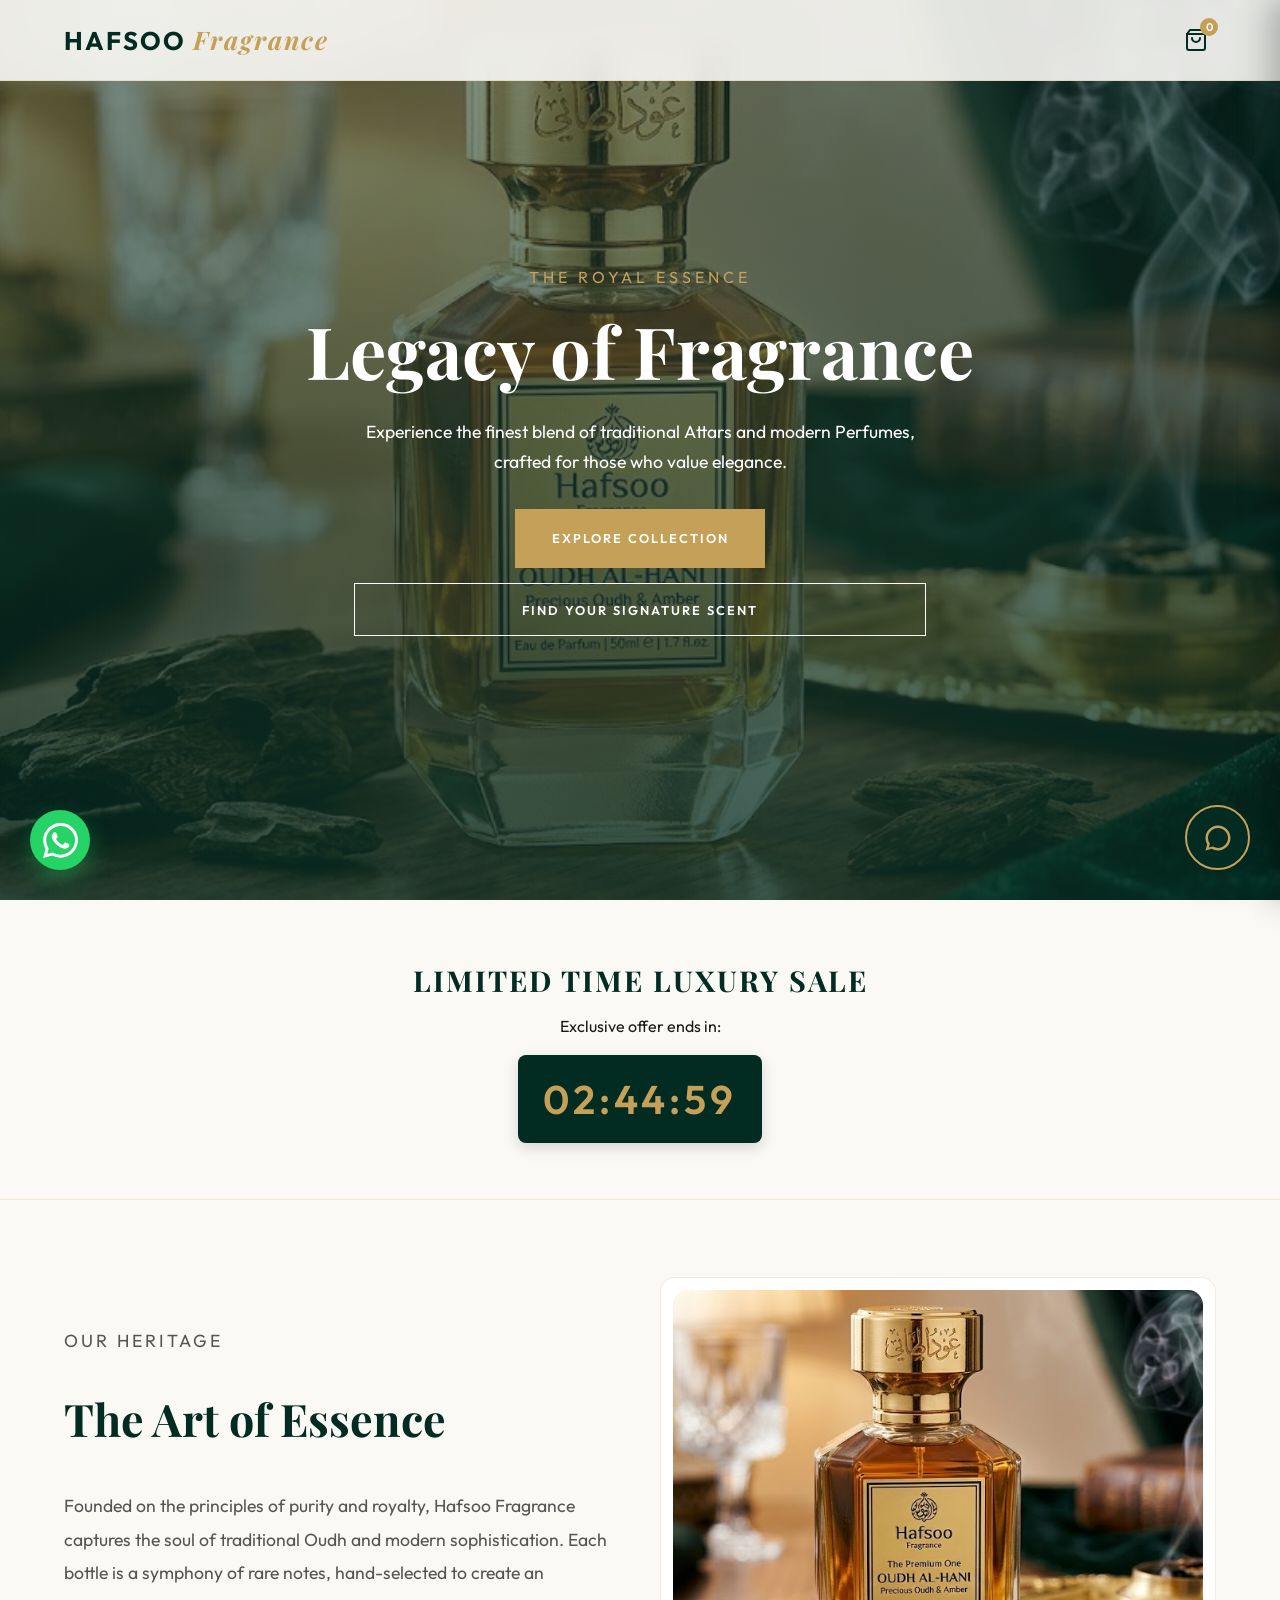
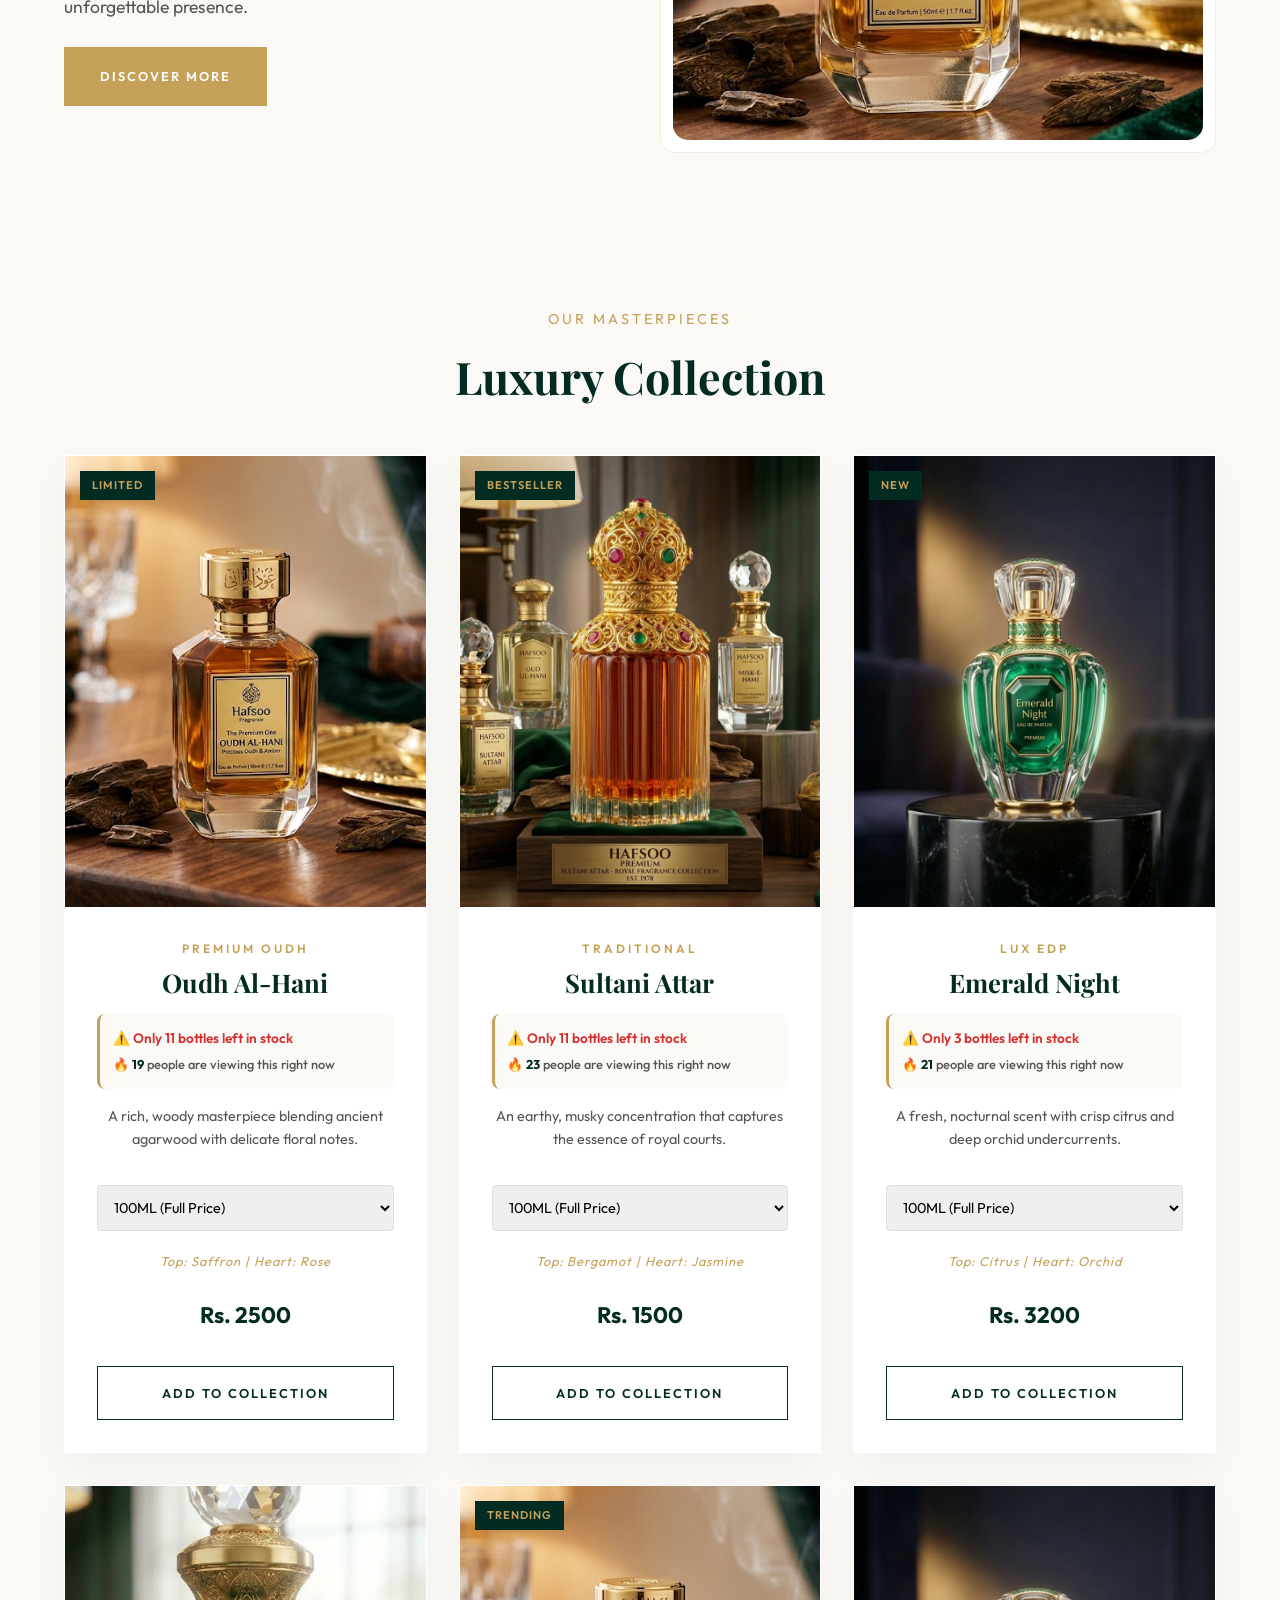
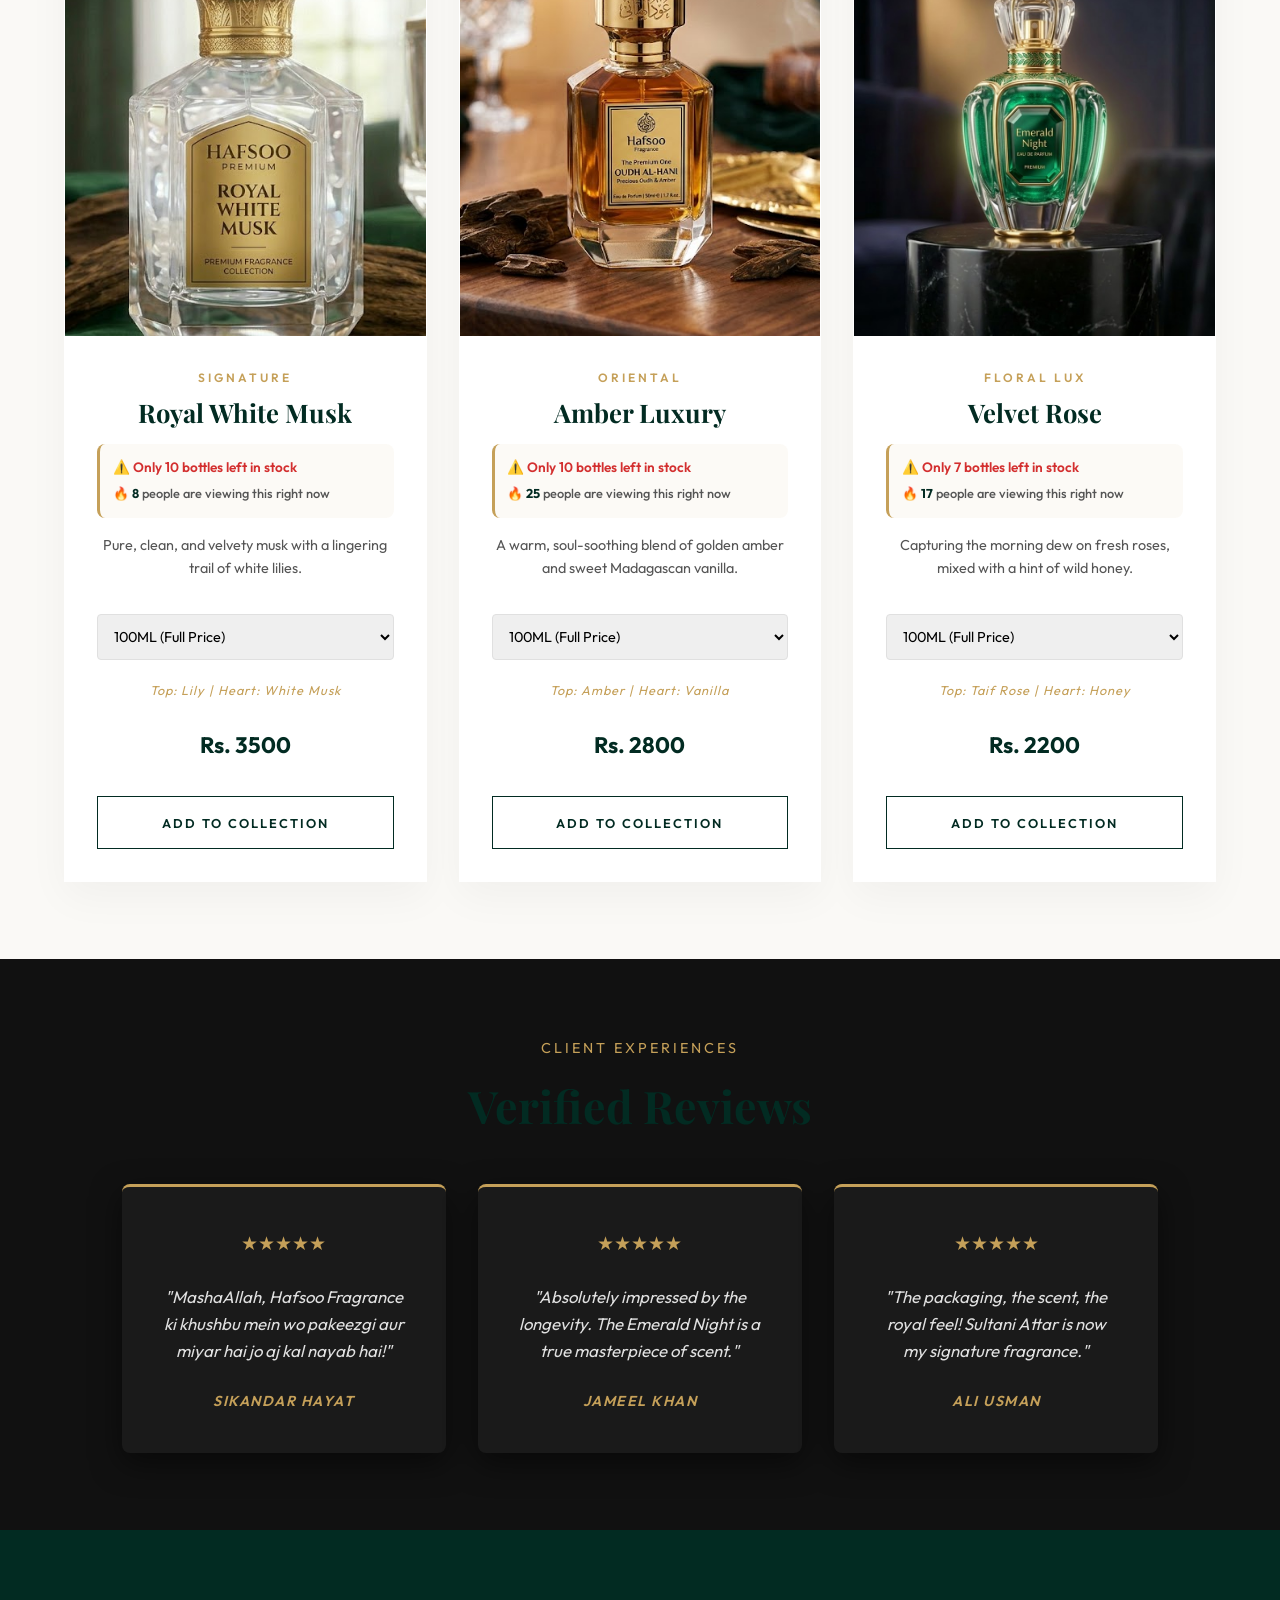
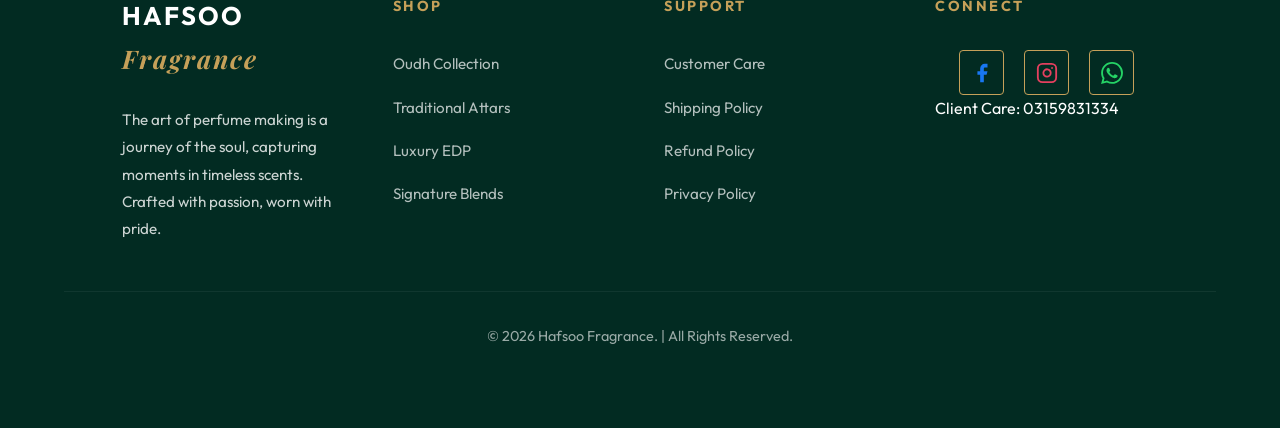
==== commit 0876a214: "Add files via upload" ====
--- a/index.html
+++ b/index.html
@@ -261,44 +261,35 @@
             <div class="footer-links">
                 <h4>Support</h4>
                 <ul>
-                    <li><a href="#">Customer Care</a></li>
-                    <li><a href="#">Shipping Policy</a></li>
-                    <li><a href="#">Refund Policy</a></li>
-                    <li><a href="#">Privacy Policy</a></li>
+                    <li><a href="customer-care.html">Customer Care</a></li>
+                    <li><a href="shipping-policy.html">Shipping Policy</a></li>
+                    <li><a href="refund-policy.html">Refund Policy</a></li>
+                    <li><a href="privacy-policy.html">Privacy Policy</a></li>
                 </ul>
             </div>
+
+
             <div class="footer-links footer-contact">
                 <h4>Connect</h4>
-                <div class="social-icons">
-                    <!-- Hidden SVG for Instagram Gradient Definition -->
-                    <svg style="width:0; height:0; position:absolute;" aria-hidden="true" focusable="false">
-                        <linearGradient id="insta-gradient" x1="100%" y1="100%" x2="0%" y2="0%">
-                            <stop offset="0%" stop-color="#FEDA75" />
-                            <stop offset="5%" stop-color="#FEDA75" />
-                            <stop offset="45%" stop-color="#D62976" />
-                            <stop offset="60%" stop-color="#962FBF" />
-                            <stop offset="90%" stop-color="#4F5BD5" />
-                        </linearGradient>
-                    </svg>
-
-                    <a href="https://facebook.com/abbassrsp" target="_blank" class="social-link facebook"
-                        aria-label="Follow us on Facebook">
-                        <svg viewBox="0 0 24 24" width="20" height="20" fill="currentColor">
+                <div class="social-icons-wrapper">
+                    <a href="https://facebook.com/abbassrsp" target="_blank" rel="noopener noreferrer"
+                        class="social-link facebook" aria-label="Follow us on Facebook">
+                        <svg viewBox="0 0 24 24" width="22" height="22" fill="currentColor">
                             <path d="M18 2h-3a5 5 0 0 0-5 5v3H7v4h3v8h4v-8h3l1-4h-4V7a1 1 0 0 1 1-1h3z"></path>
                         </svg>
                     </a>
-                    <a href="https://instagram.com/abbasiba313" target="_blank" class="social-link instagram"
-                        aria-label="Follow us on Instagram">
-                        <svg viewBox="0 0 24 24" width="20" height="20" fill="none" stroke="url(#insta-gradient)"
+                    <a href="https://instagram.com/abbasiba313" target="_blank" rel="noopener noreferrer"
+                        class="social-link instagram" aria-label="Follow us on Instagram">
+                        <svg viewBox="0 0 24 24" width="22" height="22" fill="none" stroke="currentColor"
                             stroke-width="2" stroke-linecap="round" stroke-linejoin="round">
                             <rect x="2" y="2" width="20" height="20" rx="5" ry="5"></rect>
                             <path d="M16 11.37A4 4 0 1 1 12.63 8 4 4 0 0 1 16 11.37z"></path>
                             <line x1="17.5" y1="6.5" x2="17.51" y2="6.5"></line>
                         </svg>
                     </a>
-                    <a href="https://wa.me/92315983133" target="_blank" class="social-link whatsapp"
-                        aria-label="Chat with us on WhatsApp">
-                        <svg viewBox="0 0 24 24" width="20" height="20" fill="currentColor">
+                    <a href="https://wa.me/92315983133" target="_blank" rel="noopener noreferrer"
+                        class="social-link whatsapp" aria-label="Chat with us on WhatsApp">
+                        <svg viewBox="0 0 24 24" width="22" height="22" fill="currentColor">
                             <path
                                 d="M17.472 14.382c-.297-.149-1.758-.867-2.03-.967-.273-.099-.471-.148-.67.15-.197.297-.767.966-.94 1.164-.173.199-.347.223-.644.075-.297-.15-1.255-.463-2.39-1.475-.883-.788-1.48-1.761-1.653-2.059-.173-.297-.018-.458.13-.606.134-.133.298-.347.446-.52.149-.174.198-.298.298-.497.099-.198.05-.371-.025-.52-.075-.149-.669-1.612-.916-2.207-.242-.579-.487-.5-.669-.51a12.8 12.8 0 0 0-.57-.01c-.198 0-.52.074-.792.372-.272.297-1.04 1.016-1.04 2.479 0 1.462 1.065 2.875 1.213 3.074.149.198 2.096 3.2 5.077 4.487.709.306 1.262.489 1.694.625.712.227 1.36.195 1.871.118.571-.085 1.758-.719 2.006-1.413.248-.694.248-1.289.173-1.413-.074-.124-.272-.198-.57-.347m-5.421 7.403h-.004a9.87 9.87 0 0 1-5.031-1.378l-.361-.214-3.741.982.998-3.648-.235-.374a9.86 9.86 0 0 1-1.51-5.26c.001-5.45 4.436-9.884 9.888-9.884 2.64 0 5.122 1.03 6.988 2.898a9.825 9.825 0 0 1 2.893 6.994c-.003 5.45-4.437 9.884-9.885 9.884m8.413-18.297A11.815 11.815 0 0 0 12.05 0C5.495 0 .16 5.335.157 11.892c0 2.096.547 4.142 1.588 5.945L.057 24l6.305-1.654a11.882 11.882 0 0 0 5.683 1.448h.005c6.554 0 11.89-5.335 11.893-11.893a11.821 11.821 0 0 0-3.48-8.413Z">
                             </path>
@@ -374,6 +365,7 @@
     <div id="social-proof-container"></div>
 
     <!-- Final Scripts -->
+
     <script src="script.js" defer></script>
 </body>
 
--- a/style.css
+++ b/style.css
@@ -1389,29 +1389,29 @@
     padding-left: 5px;
 }
 
-.social-icons {
-    display: flex;
-    gap: 15px;
-    margin-bottom: 1.5rem;
-    align-items: center;
+.social-icons-wrapper {
+    display: flex;
+    justify-content: center;
+    align-items: center;
+    gap: 20px;
+    margin-top: 1.5rem;
 }
 
 .social-link {
     display: flex;
     align-items: center;
     justify-content: center;
-    width: 42px;
-    height: 42px;
+    width: 45px;
+    height: 45px;
     border: 1px solid var(--accent-gold);
     border-radius: var(--radius-sm);
-    color: var(--accent-gold);
-    transition: all 0.3s ease;
-    background: transparent;
+    transition: 0.3s ease;
+    text-decoration: none;
 }
 
 .social-link:hover {
+    transform: scale(1.1);
     filter: brightness(1.2);
-    transform: translateY(-3px);
     box-shadow: 0 5px 15px rgba(0, 0, 0, 0.1);
 }
 
@@ -1419,18 +1419,45 @@
     color: #1877F2;
 }
 
+.social-link.instagram {
+    color: #E4405F;
+    /* Standard Instagram Brand Color */
+}
+
 .social-link.whatsapp {
     color: #25D366;
 }
 
-/* Instagram uses URL gradient defined in HTML stroke */
-
 .social-link svg {
     transition: transform 0.3s ease, filter 0.3s ease;
 }
 
 .social-link:hover svg {
     transform: scale(1.1);
+}
+
+.footer-links ul li a {
+    position: relative;
+    padding-left: 0;
+    transition: var(--transition-fast);
+}
+
+.footer-links ul li a:hover {
+    color: var(--accent-gold);
+    padding-left: 8px;
+}
+
+.footer-links ul li a::before {
+    content: '→';
+    position: absolute;
+    left: -15px;
+    opacity: 0;
+    transition: var(--transition-fast);
+}
+
+.footer-links ul li a:hover::before {
+    left: -2px;
+    opacity: 1;
 }
 
 .copyright {
@@ -1517,6 +1544,158 @@
     }
 }
 
+/* Policy Modal & Accordion Styling */
+.policy-modal {
+    max-width: 650px;
+    padding: 3.5rem;
+    text-align: left;
+}
+
+.policy-accordion {
+    margin-top: 1.5rem;
+}
+
+.policy-item {
+    border-bottom: 1px solid var(--accent-gold-pale);
+    padding: 1.2rem 0;
+}
+
+.policy-item summary {
+    list-style: none;
+    font-family: var(--font-heading);
+    font-weight: 600;
+    color: var(--primary-dark);
+    cursor: pointer;
+    display: flex;
+    justify-content: space-between;
+    align-items: center;
+    font-size: 1.1rem;
+    outline: none;
+}
+
+.policy-item summary::-webkit-details-marker {
+    display: none;
+}
+
+.policy-item summary::after {
+    content: '+';
+    color: var(--accent-gold);
+    font-size: 1.4rem;
+    font-weight: 400;
+    transition: transform 0.3s ease;
+}
+
+.policy-item[open] summary::after {
+    content: '−';
+}
+
+.policy-body {
+    padding: 1rem 0 0.5rem;
+    font-size: 0.95rem;
+    line-height: 1.7;
+    color: var(--text-muted);
+}
+
+.policy-body ul {
+    list-style: disc;
+    padding-left: 1.2rem;
+}
+
+.policy-body li {
+    margin-bottom: 0.5rem;
+}
+
+.policy-body li:last-child {
+    margin-bottom: 0;
+}
+
+/* Policy Pages Dedicated Styles */
+.policy-page .hero {
+    height: 40vh;
+    min-height: 350px;
+    background: linear-gradient(to bottom, rgba(2, 43, 34, 0.8), rgba(2, 43, 34, 0.95)),
+        url("images/hero.png") center/cover no-repeat;
+}
+
+.policy-page .hero h1 {
+    font-size: clamp(2rem, 6vw, 3.5rem);
+    margin-bottom: 0.5rem;
+}
+
+.policy-container {
+    max-width: 900px;
+    margin: -80px auto 6rem;
+    background: var(--white);
+    padding: 4rem;
+    border-radius: var(--radius-lg);
+    box-shadow: 0 30px 60px rgba(0, 0, 0, 0.1);
+    position: relative;
+    z-index: 10;
+}
+
+.policy-content-section {
+    margin-bottom: 3.5rem;
+}
+
+.policy-content-section:last-child {
+    margin-bottom: 0;
+}
+
+.policy-content-section h2 {
+    font-size: 1.8rem;
+    color: var(--primary-dark);
+    margin-bottom: 1.5rem;
+    border-bottom: 2px solid var(--accent-gold-pale);
+    padding-bottom: 0.5rem;
+    display: inline-block;
+}
+
+.policy-content-section p {
+    color: var(--text-muted);
+    line-height: 1.8;
+    margin-bottom: 1.2rem;
+}
+
+.policy-content-section ul {
+    list-style: none;
+    margin-bottom: 1.2rem;
+}
+
+.policy-content-section ul li {
+    position: relative;
+    padding-left: 1.5rem;
+    margin-bottom: 0.8rem;
+    color: var(--text-muted);
+}
+
+.policy-content-section ul li::before {
+    content: '•';
+    color: var(--accent-gold);
+    position: absolute;
+    left: 0;
+    font-weight: bold;
+}
+
+.contact-box {
+    background: var(--bg-cream);
+    padding: 2rem;
+    border-radius: var(--radius-md);
+    border-left: 4px solid var(--accent-gold);
+    margin-top: 2rem;
+}
+
+.contact-box h3 {
+    margin-bottom: 1rem;
+    color: var(--primary-dark);
+}
+
+@media (max-width: 768px) {
+    .policy-container {
+        margin: -40px 20px 4rem;
+        padding: 2.5rem 1.5rem;
+    }
+}
+
 @keyframes fadeOutToast {
     from {
         opacity: 1;
@@ -1550,6 +1729,11 @@
         padding: 2rem;
     }
 
+    .policy-modal {
+        padding: 2.5rem 1.5rem;
+        width: 95%;
+    }
+
     .footer-grid {
         text-align: center;
     }
@@ -1558,8 +1742,9 @@
         margin: 0 auto;
     }
 
-    .social-icons {
+    .social-icons-wrapper {
         justify-content: center;
+        gap: 20px;
     }
 
     .ai-chat-window {
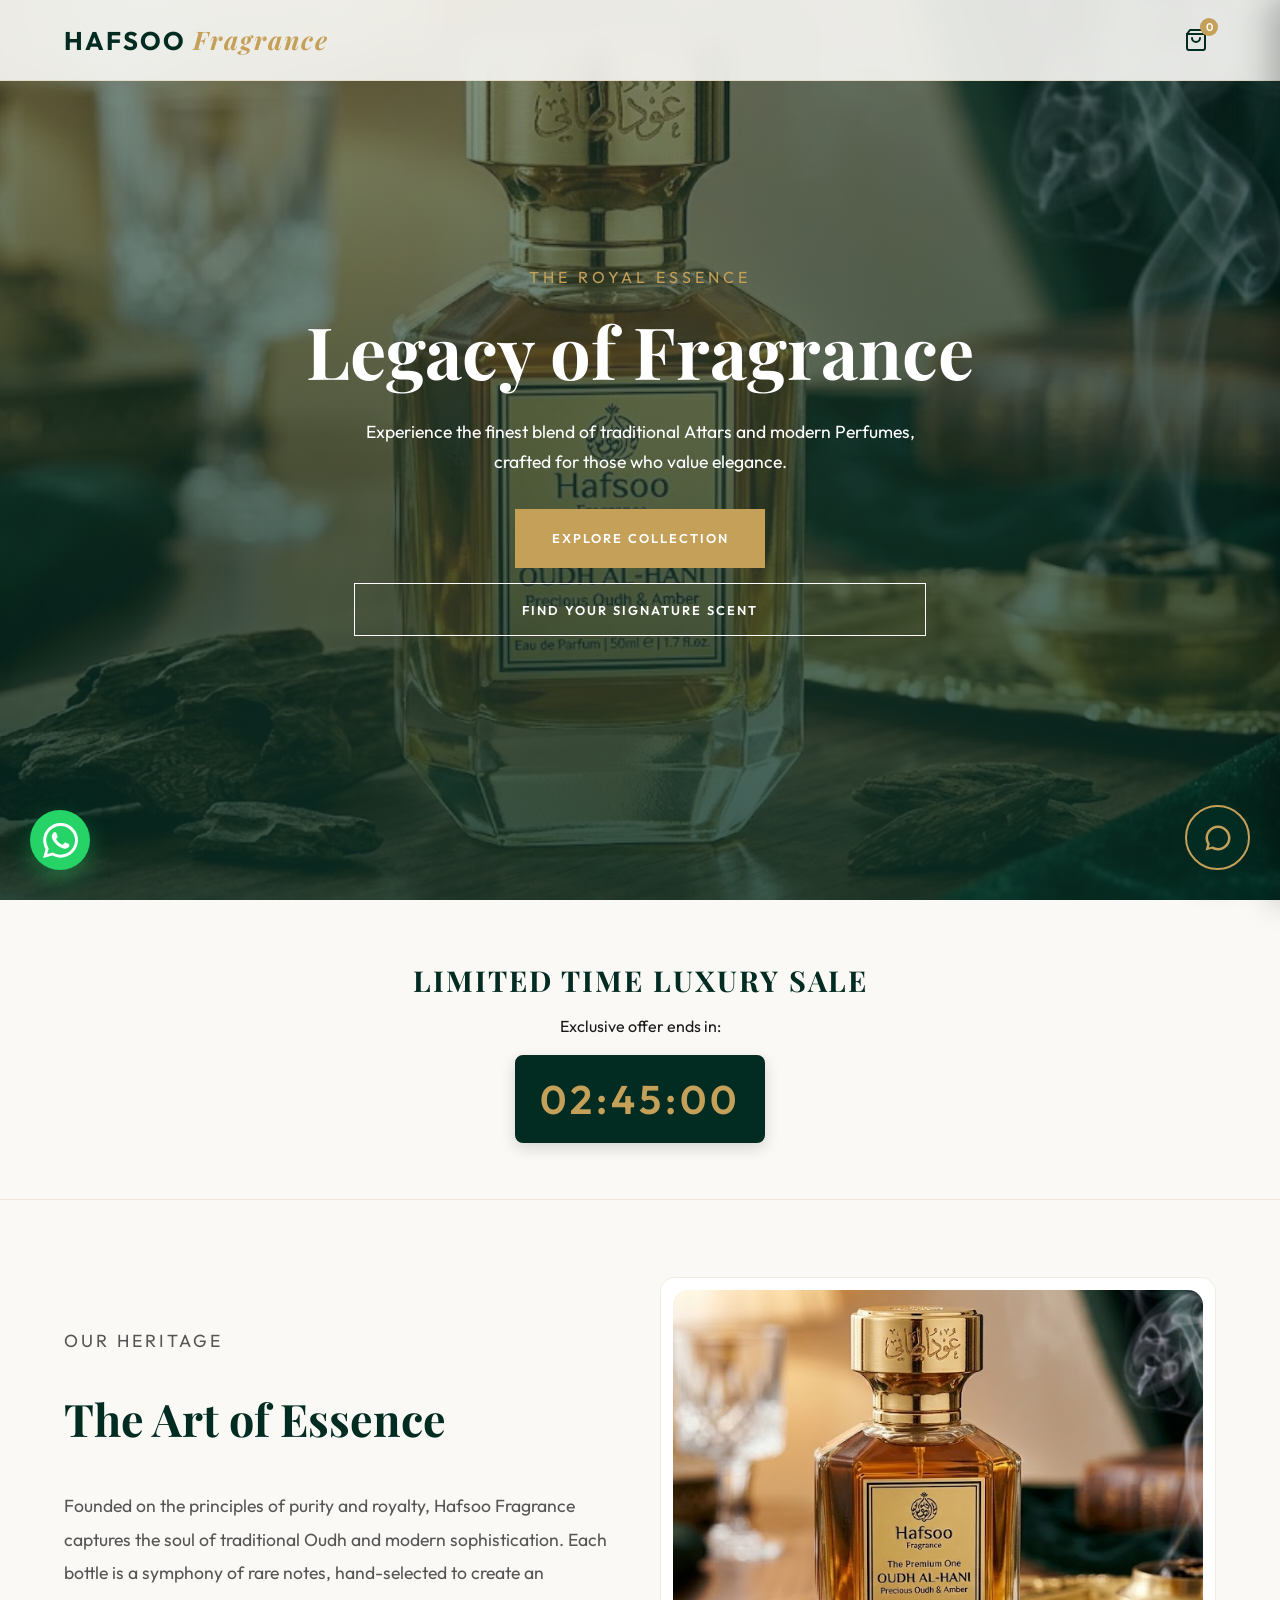
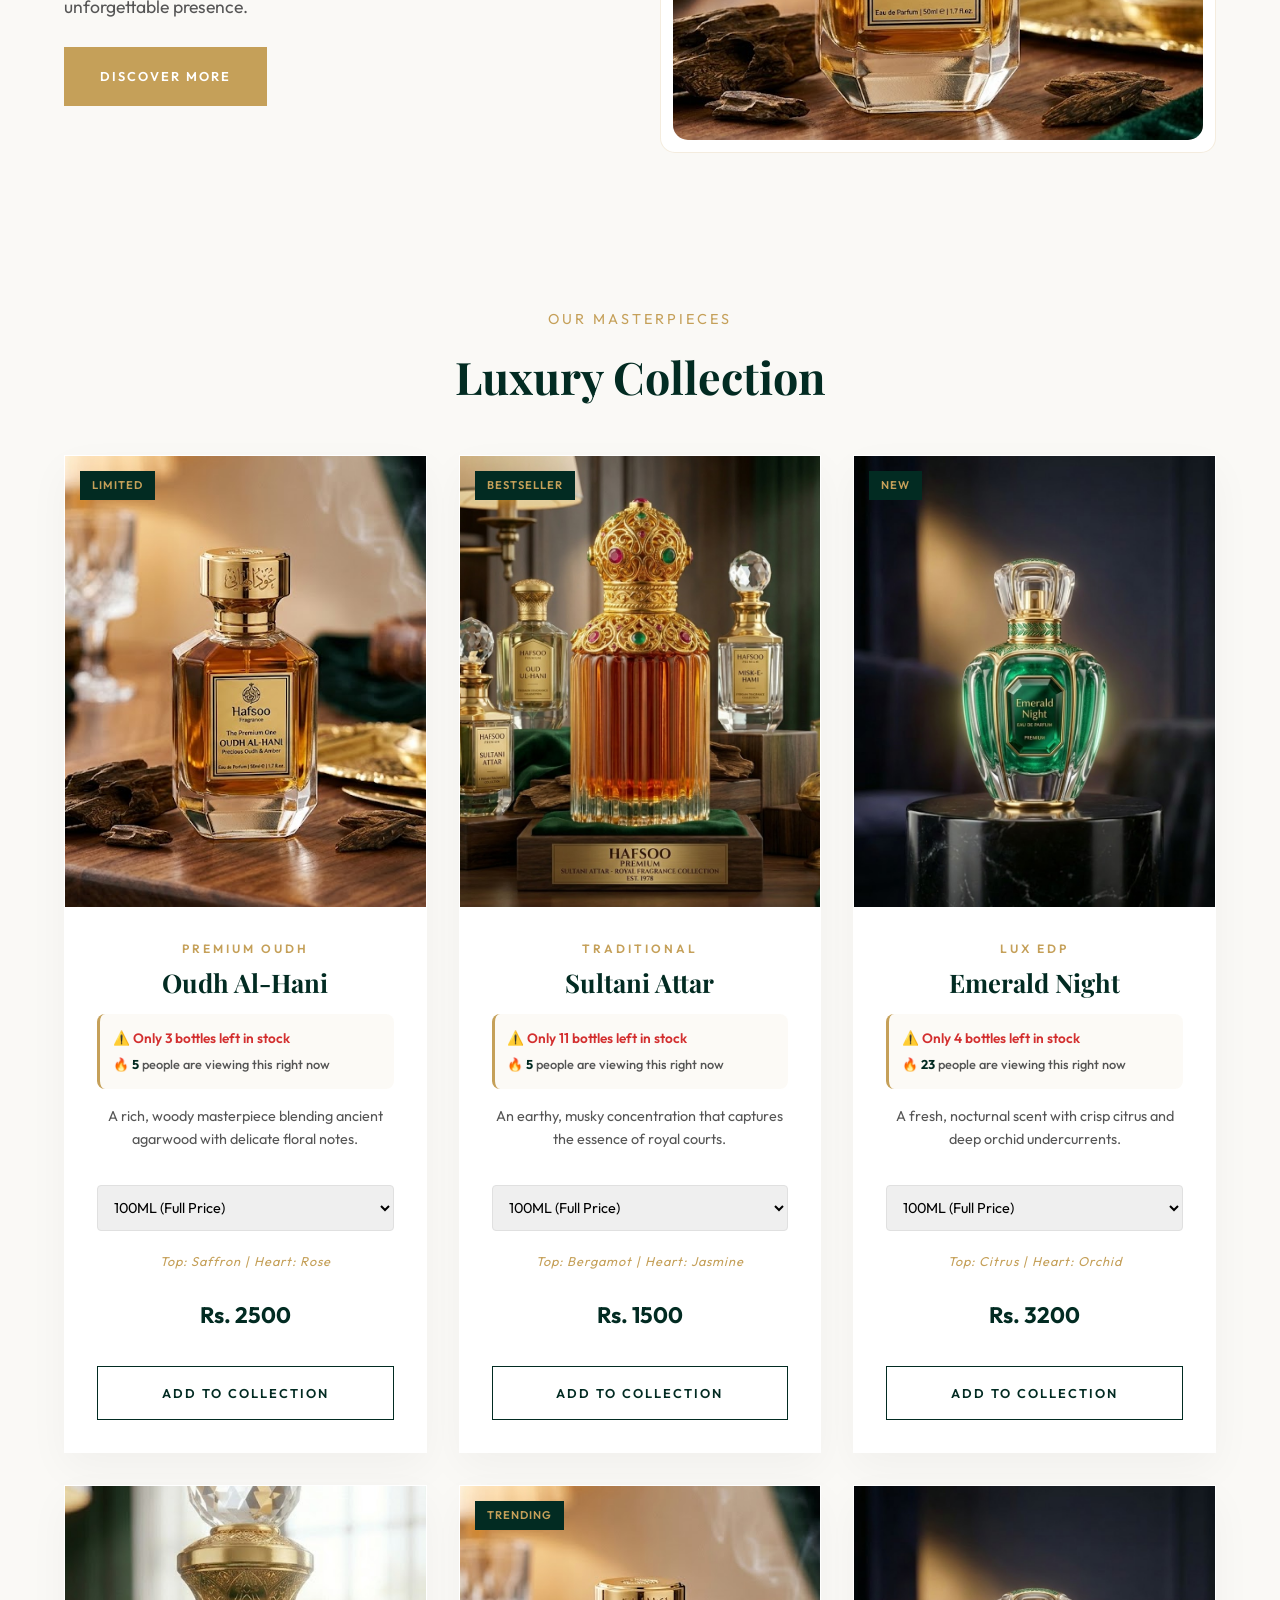
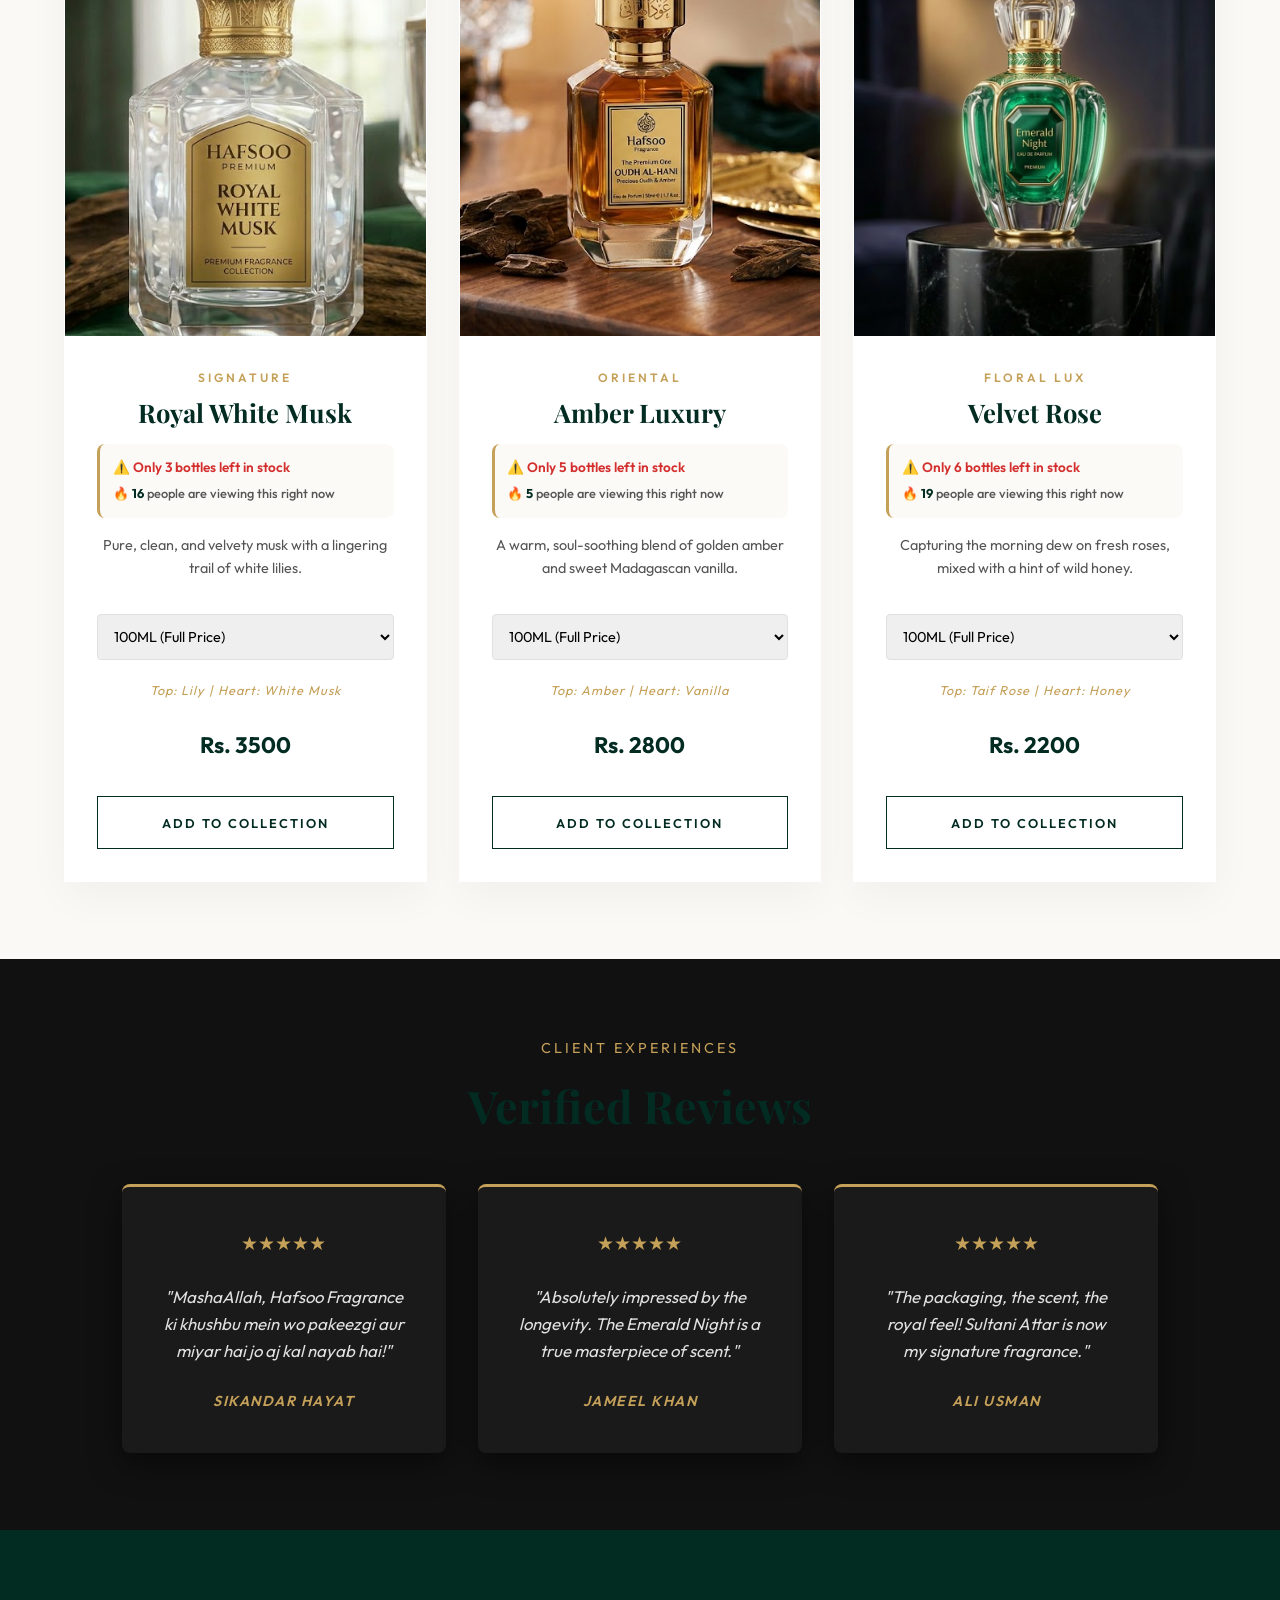
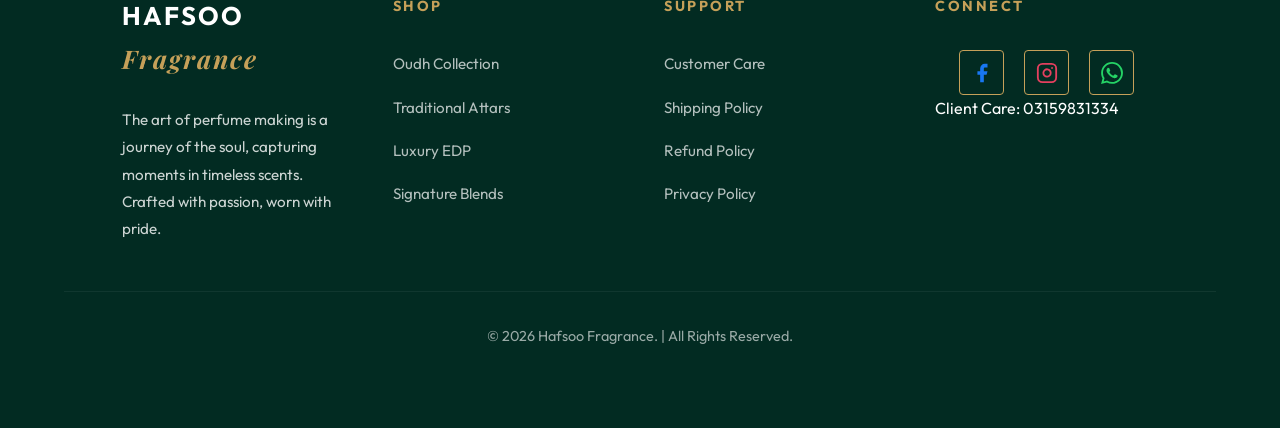
==== commit 0bf1275a: "Update index.html" ====
--- a/index.html
+++ b/index.html
@@ -287,7 +287,7 @@
                             <line x1="17.5" y1="6.5" x2="17.51" y2="6.5"></line>
                         </svg>
                     </a>
-                    <a href="https://wa.me/92315983133" target="_blank" rel="noopener noreferrer"
+                    <a href="https://wa.me/923159831334" target="_blank" rel="noopener noreferrer"
                         class="social-link whatsapp" aria-label="Chat with us on WhatsApp">
                         <svg viewBox="0 0 24 24" width="22" height="22" fill="currentColor">
                             <path
@@ -369,4 +369,5 @@
     <script src="script.js" defer></script>
 </body>
 
-</html>+
+</html>
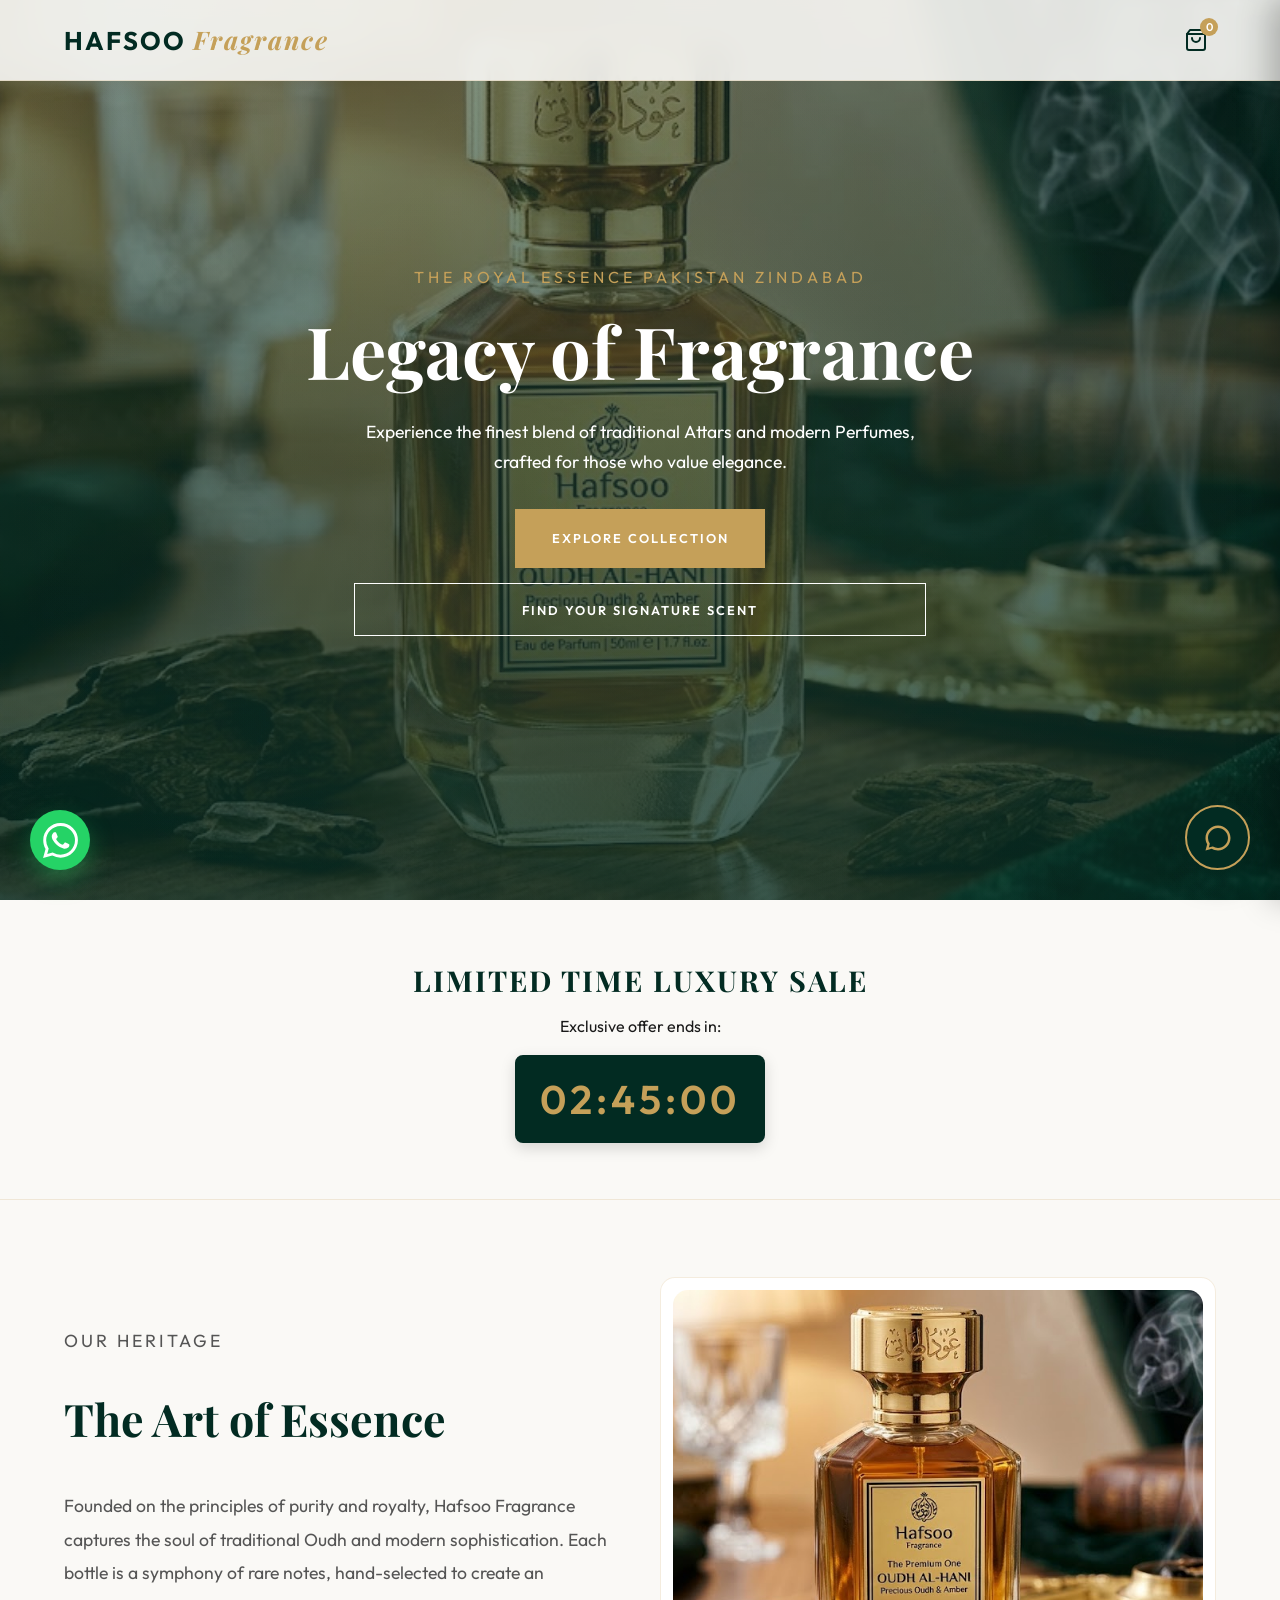
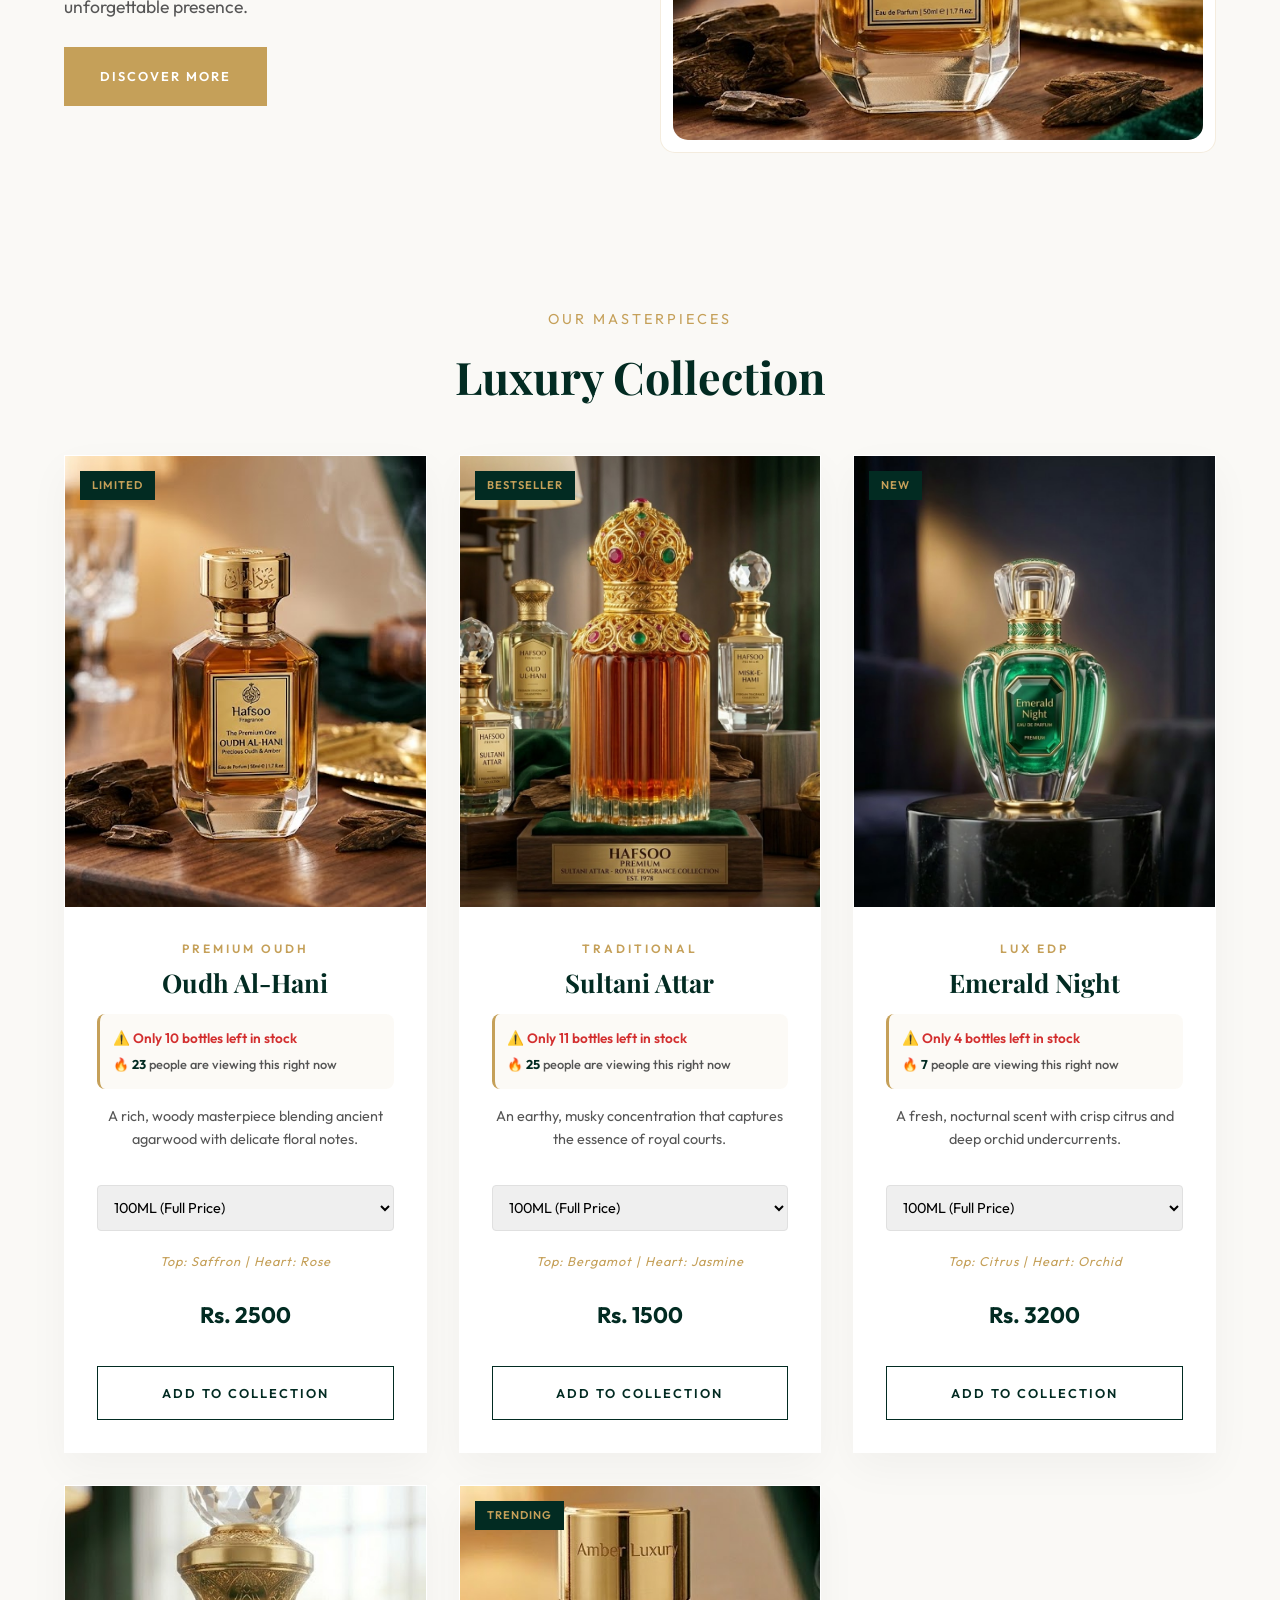
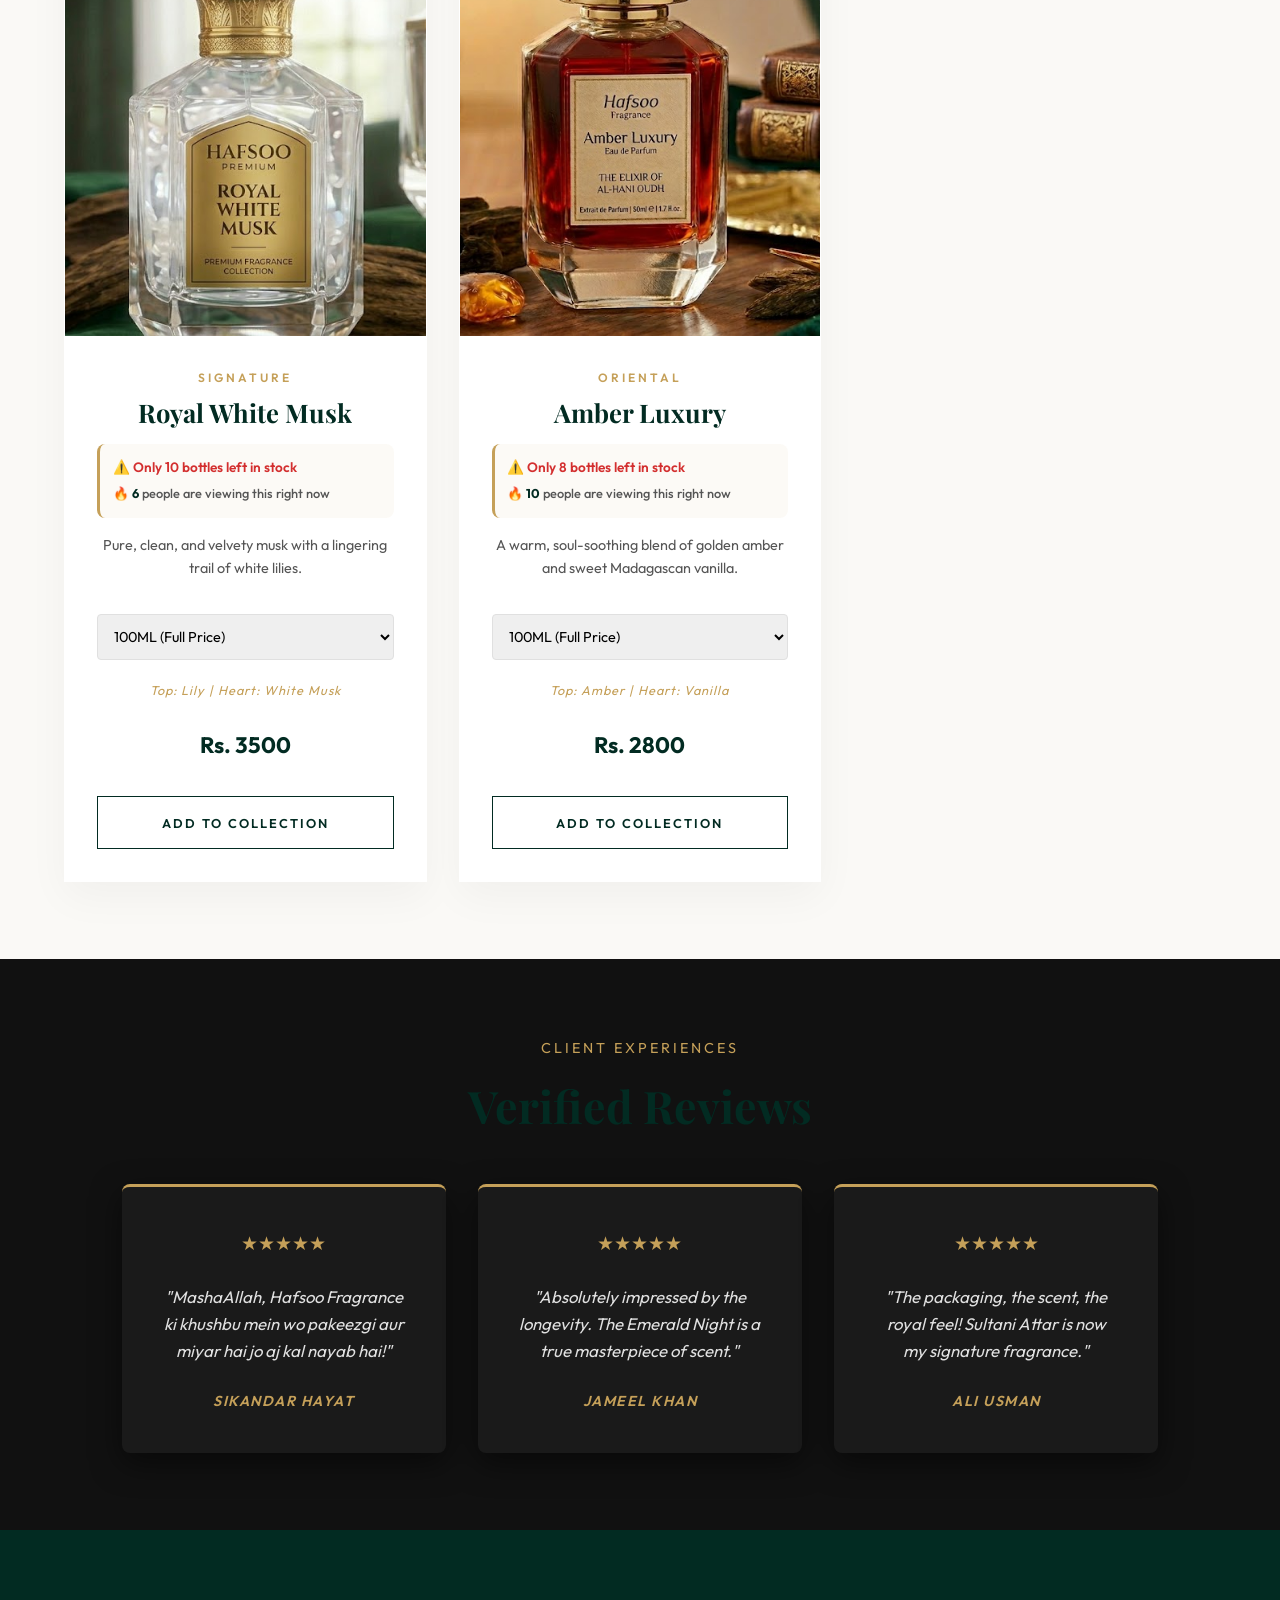
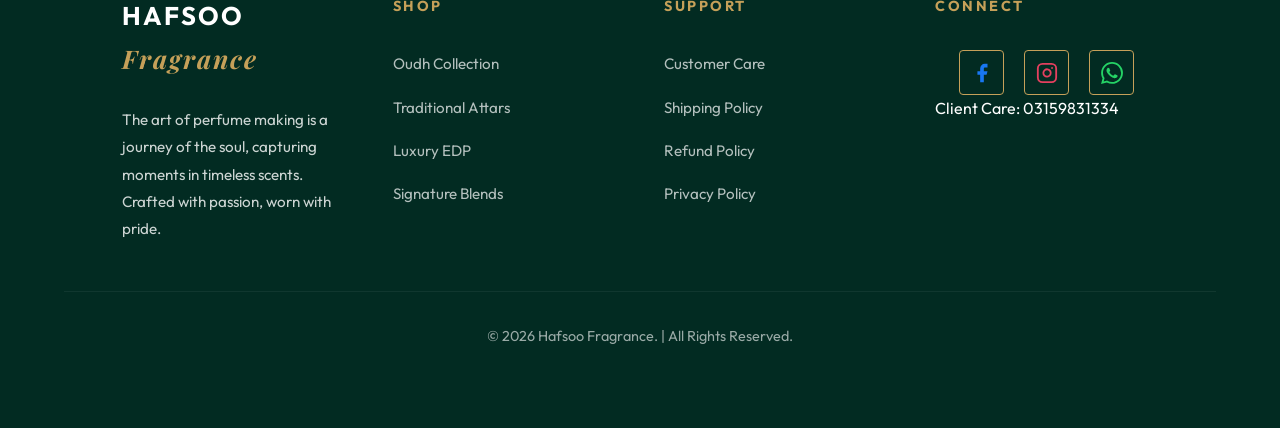
==== commit dc45a8e2: "PAKISTAN" ====
--- a/index.html
+++ b/index.html
@@ -44,7 +44,7 @@
     <main id="main-content">
         <!-- Hero Section -->
         <section class="hero" id="hero">
-            <div class="hero-subtitle">The Royal Essence</div>
+            <div class="hero-subtitle">The Royal Essence PAKISTAN ZINDABAD</div>
             <h1>Legacy of Fragrance</h1>
             <p>Experience the finest blend of traditional Attars and modern Perfumes, crafted for those who value
                 elegance.</p>
@@ -370,4 +370,4 @@
 </body>
 
 
-</html>
+</html>
